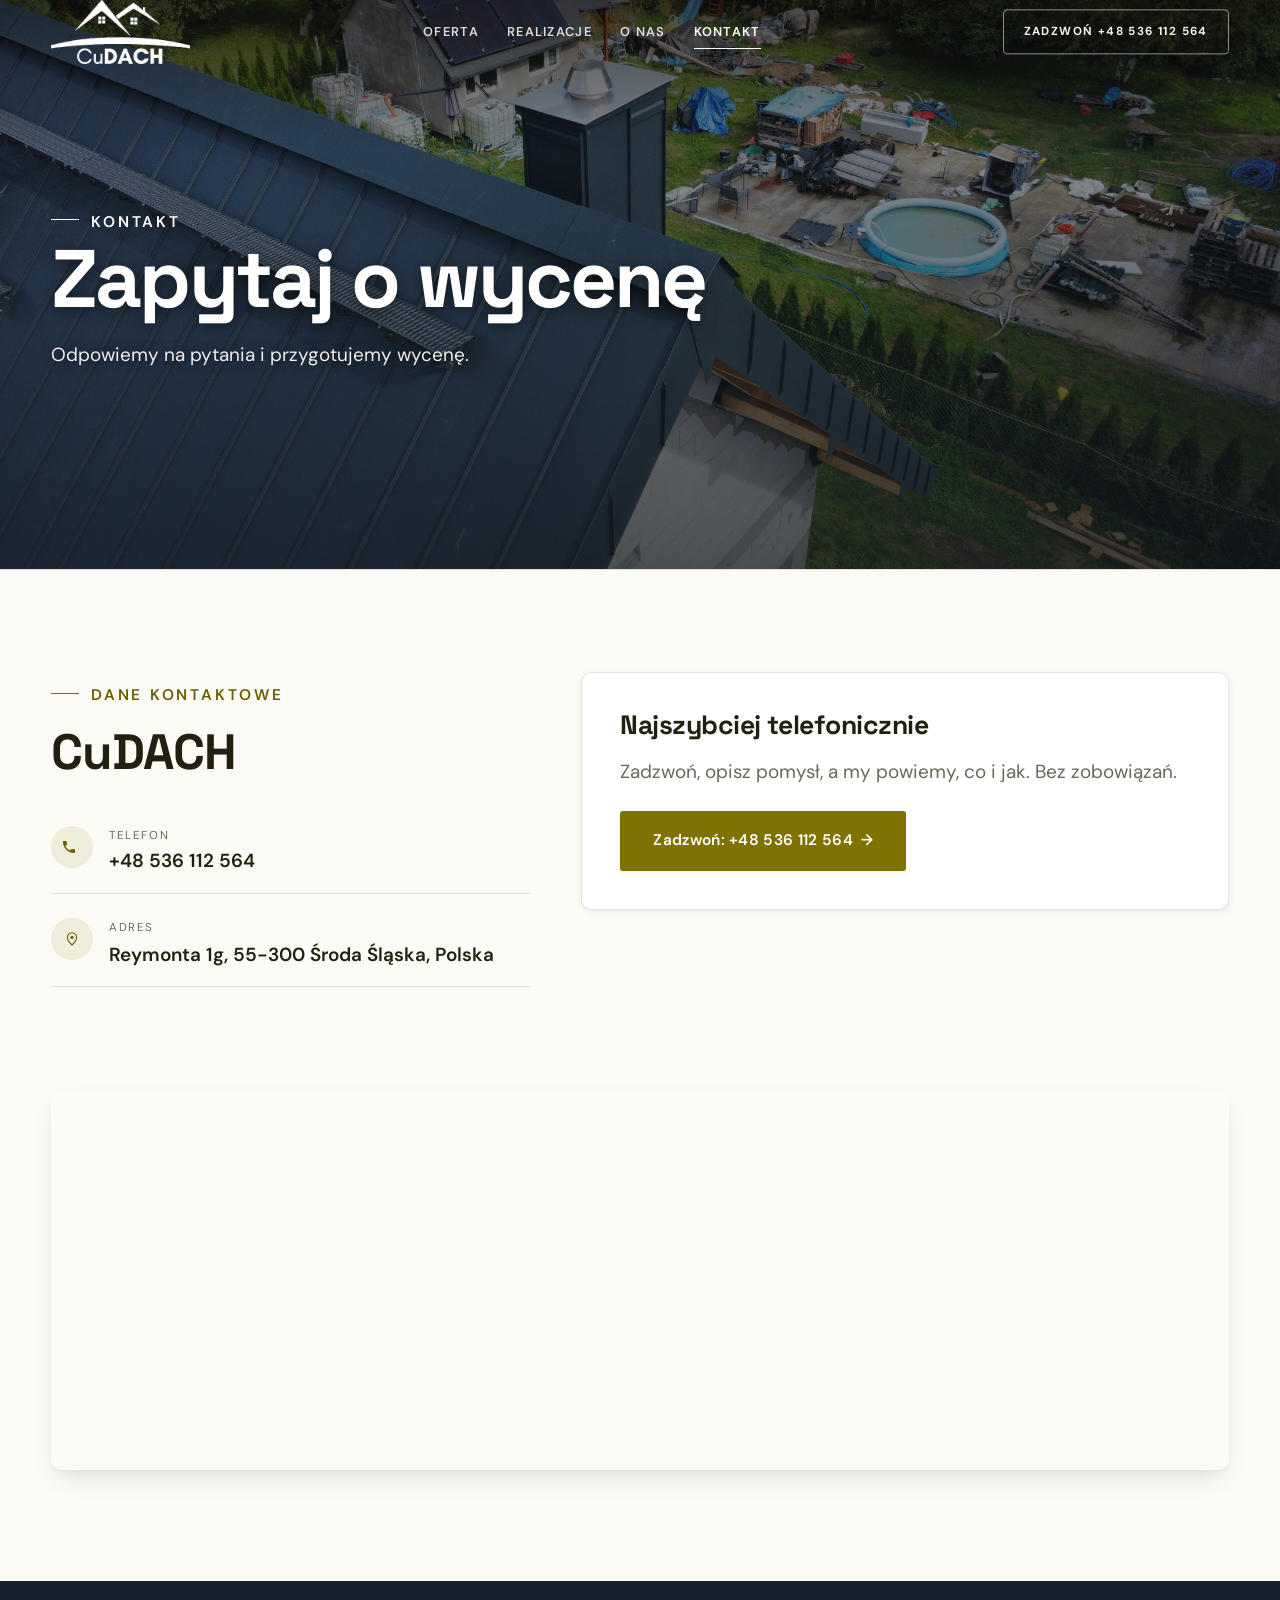
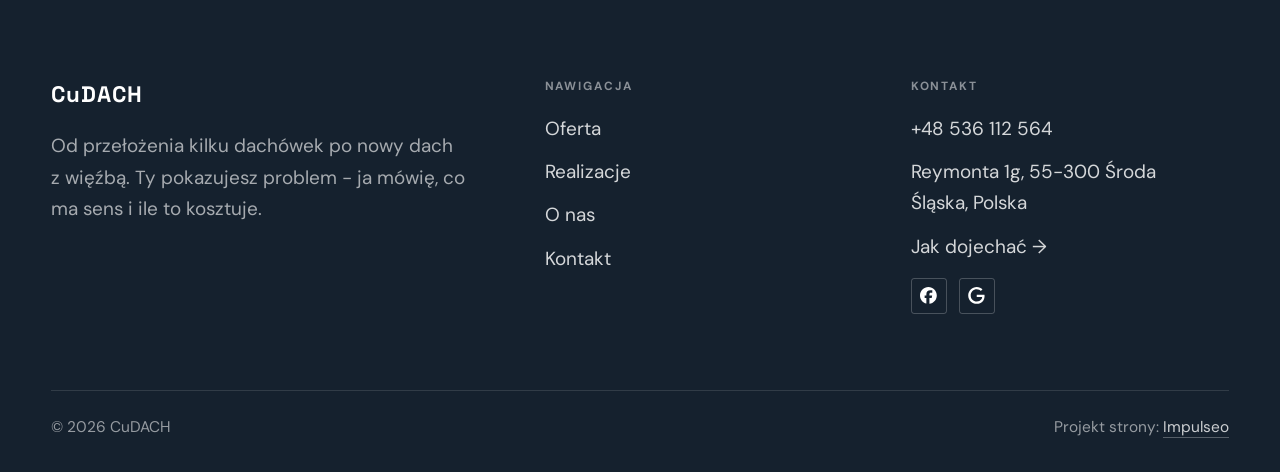
==== kontakt.html @ 636f35f9 "Strona demo: cudach" ====
<!DOCTYPE html>
<html lang="pl">
<head>
<meta charset="UTF-8">
<meta name="viewport" content="width=device-width, initial-scale=1.0">
<title>Kontakt - CuDACH</title>
<meta name="description" content="Kontakt CuDACH - Reymonta 1g, 55-300 Środa Śląska, Polska">
<link rel="canonical" href="https://kris20032.github.io/cudach/kontakt.html">
<meta name="robots" content="noindex, nofollow">
<meta property="og:type" content="website">
<meta property="og:locale" content="pl_PL">
<meta property="og:site_name" content="CuDACH">
<meta property="og:title" content="Kontakt - CuDACH">
<meta property="og:description" content="Kontakt CuDACH - Reymonta 1g, 55-300 Środa Śląska, Polska">
<meta property="og:url" content="https://kris20032.github.io/cudach/kontakt.html">
<meta property="og:image" content="https://kris20032.github.io/cudach/img/og.jpg">
<meta property="og:image:width" content="1200">
<meta property="og:image:height" content="630">
<meta name="twitter:card" content="summary_large_image">
<link rel="preconnect" href="https://fonts.googleapis.com">
<link rel="preconnect" href="https://fonts.gstatic.com" crossorigin>
<link href="https://fonts.googleapis.com/css2?family=Space+Grotesk:wght@500;600;700&family=DM+Sans:opsz,wght@9..40,400;9..40,500;9..40,600&display=swap" rel="stylesheet">
<link rel="stylesheet" href="assets/styles.css?v=f3699172">
</head>
<body>

<header class="nav">
  <div class="wrap nav-inner">
    <a class="brand brand-has-logo" href="index.html"><img class="brand-logo" src="img/logo.png" alt="CuDACH" width="720" height="332" decoding="async"></a>
    <nav class="nav-links">
      <a href="oferta.html">Oferta</a>
      <a href="realizacje.html">Realizacje</a>
      <a href="o-nas.html">O nas</a>
      <a href="kontakt.html" class="active" aria-current="page">Kontakt</a>
      <a href="tel:+48536112564" class="btn btn-accent">Zadzwoń +48 536 112 564</a>
    </nav>
    <button class="nav-toggle" aria-label="Menu"><span></span><span></span><span></span></button>
  </div>
</header>

<main>
<section class="pagehead">
  <img src="img/g6.jpg" alt="CuDACH - Zapytaj o wycenę" width="2048" height="1153" decoding="async">
  <div class="wrap">
    <span class="eyebrow">Kontakt</span>
    <h1>Zapytaj o wycenę</h1>
    <p>Odpowiemy na pytania i przygotujemy wycenę.</p>
  </div>
</section>
<section>
  <div class="wrap contact-grid">
    <div class="reveal">
      <span class="eyebrow">Dane kontaktowe</span>
      <h2 style="margin:var(--space-4) 0 var(--space-6)">CuDACH</h2>
      <div class="info-list">
        <div class="info-row"><div class="ic"><svg class="ico-tel" width="16" height="16" viewBox="0 0 24 24" fill="none" aria-hidden="true"><path d="M6.6 10.8a15.5 15.5 0 0 0 6.6 6.6l2.2-2.2a1 1 0 0 1 1-.24 11.4 11.4 0 0 0 3.6.58 1 1 0 0 1 1 1V20a1 1 0 0 1-1 1A17 17 0 0 1 3 4a1 1 0 0 1 1-1h3.5a1 1 0 0 1 1 1c0 1.25.2 2.46.58 3.6a1 1 0 0 1-.25 1l-2.23 2.2Z" fill="currentColor"/></svg></div><div><div class="lbl">Telefon</div><a class="val" href="tel:+48536112564">+48 536 112 564</a></div></div>
        <div class="info-row"><div class="ic"><svg class="ico-pin" width="16" height="16" viewBox="0 0 24 24" fill="none" aria-hidden="true"><path d="M12 21s7-6.1 7-11.5A7 7 0 0 0 5 9.5C5 14.9 12 21 12 21Z" stroke="currentColor" stroke-width="1.6" fill="none"/><circle cx="12" cy="9.5" r="2.4" fill="currentColor"/></svg></div><div><div class="lbl">Adres</div><div class="val">Reymonta 1g, 55-300 Środa Śląska, Polska</div></div></div>
      </div>
    </div>
    <div class="reveal">
      <div class="form">
        <h3 style="margin-bottom:var(--space-4)">Najszybciej telefonicznie</h3>
        <p class="muted" style="margin-bottom:var(--space-5)">Zadzwoń, opisz pomysł, a my powiemy, co i jak. Bez zobowiązań.</p>
        <a href="tel:+48536112564" class="btn btn-accent" style="justify-content:center">Zadzwoń: +48 536 112 564 <span class="arr">→</span></a>
      </div>
    </div>
  </div>
</section>
<section style="padding-top:0">
  <div class="wrap reveal">
    <iframe class="map" title="CuDACH - Środa Śląska" src="https://maps.google.com/maps?q=CuDACH%20%C5%9Aroda%20%C5%9Al%C4%85ska&z=15&output=embed" loading="lazy" referrerpolicy="no-referrer-when-downgrade"></iframe>
  </div>
</section>
</main>

<footer>
  <div class="wrap">
    <div class="foot-grid">
      <div class="foot-brand">
        <div class="name">CuDACH</div>
        <p>Od przełożenia kilku dachówek po nowy dach z więźbą. Ty pokazujesz problem - ja mówię, co ma sens i ile to kosztuje.</p>
      </div>
      <div class="foot-col">
        <h4>Nawigacja</h4>
        <a href="oferta.html">Oferta</a>
        <a href="realizacje.html">Realizacje</a>
        <a href="o-nas.html">O nas</a>
        <a href="kontakt.html">Kontakt</a>
      </div>
      <div class="foot-col">
        <h4>Kontakt</h4>
        <a href="tel:+48536112564">+48 536 112 564</a>
        <p>Reymonta 1g, 55-300 Środa Śląska, Polska</p>
        <a href="https://maps.google.com/?cid=6782542345103970098&g_mp=Cidnb29nbGUubWFwcy5wbGFjZXMudjEuUGxhY2VzLlNlYXJjaFRleHQQAhgEIAA" target="_blank" rel="noopener">Jak dojechać →</a>
      <div class="foot-soc">
        <a class="soc" href="https://www.facebook.com/CuDACHsrodaslaska/?locale=pl_PL" target="_blank" rel="noopener" aria-label="Facebook - CuDACH"><svg viewBox="0 0 24 24" aria-hidden="true" focusable="false"><path d="M9.101 23.691v-7.98H6.627v-3.667h2.474v-1.58c0-4.085 1.848-5.978 5.858-5.978.401 0 .955.042 1.468.103a8.68 8.68 0 0 1 1.141.195v3.325a8.623 8.623 0 0 0-.653-.036 26.805 26.805 0 0 0-.733-.009c-.707 0-1.259.096-1.675.309a1.686 1.686 0 0 0-.679.622c-.258.42-.374.995-.374 1.752v1.297h3.919l-.386 2.103-.287 1.564h-3.246v8.245C19.396 23.238 24 18.179 24 12.044c0-6.627-5.373-12-12-12s-12 5.373-12 12c0 5.628 3.874 10.35 9.101 11.647Z" fill="currentColor"/></svg></a>
        <a class="soc" href="https://maps.google.com/?cid=6782542345103970098&g_mp=Cidnb29nbGUubWFwcy5wbGFjZXMudjEuUGxhY2VzLlNlYXJjaFRleHQQAhgEIAA" target="_blank" rel="noopener" aria-label="Google - CuDACH"><svg viewBox="0 0 24 24" aria-hidden="true" focusable="false"><path d="M12.48 10.92v3.28h7.84c-.24 1.84-.853 3.187-1.787 4.133-1.147 1.147-2.933 2.4-6.053 2.4-4.827 0-8.6-3.893-8.6-8.72s3.773-8.72 8.6-8.72c2.6 0 4.507 1.027 5.907 2.347l2.307-2.307C18.747 1.44 16.133 0 12.48 0 5.867 0 .307 5.387.307 12s5.56 12 12.173 12c3.573 0 6.267-1.173 8.373-3.36 2.16-2.16 2.84-5.213 2.84-7.667 0-.76-.053-1.467-.173-2.053H12.48z" fill="currentColor"/></svg></a>
      </div>
      </div>
    </div>
    <div class="foot-bot">
      <span>© 2026 CuDACH</span>
      <span>Projekt strony: <a class="foot-credit" href="https://impulseo.pl" target="_blank" rel="noopener">Impulseo</a></span>
    </div>
  </div>
</footer>
<div class="sticky-call"><a class="sc-call" href="tel:+48536112564"><svg class="ico-tel" width="16" height="16" viewBox="0 0 24 24" fill="none" aria-hidden="true"><path d="M6.6 10.8a15.5 15.5 0 0 0 6.6 6.6l2.2-2.2a1 1 0 0 1 1-.24 11.4 11.4 0 0 0 3.6.58 1 1 0 0 1 1 1V20a1 1 0 0 1-1 1A17 17 0 0 1 3 4a1 1 0 0 1 1-1h3.5a1 1 0 0 1 1 1c0 1.25.2 2.46.58 3.6a1 1 0 0 1-.25 1l-2.23 2.2Z" fill="currentColor"/></svg> Zadzwoń</a><a class="sc-quote" href="kontakt.html">Bezpłatna wycena</a></div>
<div class="demo-wazne" data-do="2026-08-23" data-cykl="3" hidden><svg class="dw-ico" width="13" height="13" viewBox="0 0 24 24" fill="none" aria-hidden="true"><circle cx="12" cy="12" r="8.6" stroke="currentColor" stroke-width="1.8"/><path d="M12 7.2V12l3.3 2" stroke="currentColor" stroke-width="1.8" stroke-linecap="round"/></svg><span class="dw-txt"></span></div>

<script src="assets/main.js"></script>
</body>
</html>
---- assets/styles.css ----
/* ============================================================
   STOLBASZ — premium, architektoniczny B2B fit-out
   Jasna paleta, zero brązu. System wg premium-web-craft.
   Projekt strony: Impulseo (impulseo.pl)
   ============================================================ */

:root{
  /* PALETA — jasna, architektoniczna, chłodna */
  --paper:#F4F6F8;          /* główne tło */
  --paper-2:#E7EBEF;        /* sekcje alternatywne (chłodny jasny szary) */
  --paper-3:#E7EBEF;        /* delikatne wypełnienia */
  --ink:#15212E;            /* tekst główny — chłodny grafit */
  --ink-soft:#243443;       /* nagłówki drugorzędne */
  --muted:#6B7785;          /* tekst poboczny */
  --line:rgba(21,33,46,.12);/* hairline */
  --accent:#E8A317;         /* stonowany petrol-slate — jedyny akcent */
  --accent-d:#C9870C;
  --accent-soft:rgba(232,163,23,.10);
  --dark:#15212E;           /* sekcje ciemne (stopka/CTA) */

  /* HOVER ZDJĘĆ — JEDEN standard dla całego silnika (decyzja K. 04.08.2026, artefakt z wariantami).
     AKTUALNE (K.+Szymon 09.08.2026, wybór z artefaktu 6 wariantów): zoom 1.05 przy 1.4s -
     przy tak długim czasie mocniejszy kadr NIE skacze, tylko „oddycha". Poprzedni standard
     (1.02 / .55s z 04.08) odbierany jako dynamiczny i szybki.
     Spoczynek lekko przygaszony, ale TYLKO tam, gdzie jest mysz (@media hover:hover) —
     na telefonie zdjęcia zostają w pełnej jasności. */
  --img-zoom:1.05;                   /* K.+Szymon 09.08: wariant F z artefaktu porównawczego */
  --img-rest:brightness(.95) saturate(.99);
  --img-hot:brightness(1.06) saturate(1.05);
  --img-dur:1.4s;                    /* K.+Szymon 09.08 (wariant F): powoli = elegancko */
  --img-ease:cubic-bezier(.16,.84,.44,1);  /* miękki ogon, efekt „oddychania" */

  /* ODSTĘPY — skala 4/8 */
  --space-1:4px; --space-2:8px; --space-3:12px; --space-4:16px; --space-5:24px;
  --space-6:32px; --space-7:48px; --space-8:64px; --space-9:96px; --space-10:128px;

  /* TYPOGRAFIA — fluid clamp() (skala podbita 16.07.2026: większe, czytelniejsze litery — uwaga Adama) */
  --text-sm:clamp(.9rem,.87rem + .12vw,1rem);
  --text-base:clamp(1.08rem,1.04rem + .18vw,1.2rem);
  --text-lg:clamp(1.24rem,1.15rem + .34vw,1.44rem);
  --text-h3:clamp(1.34rem,1.22rem + .55vw,1.66rem);
  --text-h2:clamp(2.1rem,1.66rem + 2.1vw,3.1rem);
  --text-h1:clamp(2.9rem,2.1rem + 4vw,5.1rem);

  /* PROMIENIE — architektoniczne, raczej ostre */
  --r-sm:3px; --r-md:6px; --r-lg:10px;

  /* RUCH */
  --ease:cubic-bezier(.25,.46,.45,.94); --dur:.24s;

  /* CIENIE — miękkie, warstwowe */
  --sh-sm:0 1px 2px rgba(16,24,32,.04), 0 2px 8px rgba(16,24,32,.05);
  --sh-md:0 2px 6px rgba(16,24,32,.05), 0 12px 28px -8px rgba(16,24,32,.12);
  --sh-lg:0 6px 14px rgba(16,24,32,.07), 0 26px 56px -18px rgba(16,24,32,.22);

  --hairline:1px solid var(--line);

  --font-display:'Space Grotesk','Inter',sans-serif;
  --font-body:'DM Sans','Inter',sans-serif;
}

*{box-sizing:border-box;margin:0;padding:0}
html{scroll-behavior:smooth}
body{
  font-family:var(--font-body);
  font-size:var(--text-base);
  line-height:1.65;
  color:var(--ink);
  background:var(--paper);
  -webkit-font-smoothing:antialiased;
  text-rendering:optimizeLegibility;
}
img{max-width:100%;height:auto;display:block}  /* height:auto = width/height z atrybutów trzyma proporcje (TOP#12) */
a{color:inherit;text-decoration:none}

.wrap{width:min(92%,1180px);margin-inline:auto}
section{padding-block:clamp(52px,6.5vw,96px)}

h1,h2,h3{font-family:var(--font-display);font-weight:700;line-height:1.08;letter-spacing:-.02em;color:var(--ink)}
h1{font-size:var(--text-h1);letter-spacing:-.035em}
h2{font-size:var(--text-h2);letter-spacing:-.025em}
h3{font-size:var(--text-h3)}
/* MIARA — długość wiersza. WCAG 2.2 SC 1.4.8: max 80 znaków; Butterick: 45–90.
   68ch daje realnie 72–78 znaków polskiego tekstu, czyli z zapasem pod granicą.
   Wcześniej limit miał TYLKO <p> — <li>, <blockquote> i <dd> nie miały żadnego,
   i to jedyny powód, dla którego 23 bloki na dwóch oddanych stronach jadą po
   83–106 znaków w wierszu (pomiar 07.08.2026, bramka `miara`).
   ⚠️ Listy i definicje ograniczamy TYLKO bez klasy: `ul`/`ol` z klasą to u nas
   układ (siatki kafli, menu), a nie tekst ciągły — tam miarę wyznacza układ. */
/* 60ch, nie 68ch (K. 10.08): po zmianie fontów na węższe kroje (DM Sans i spółka)
   w 68ch mieściło się ~90 znaków - bramka pikselowa słusznie zgłaszała przekroczenie
   granicy 80. Pomiar na żywej przeglądarce: 60ch = 90 znaków, 53ch = ~78 znaków, czyli normę WCAG 1.4.8. */
:root{ --miara:53ch }
p{max-width:min(100%,var(--miara))}
blockquote,
ul:not([class])>li, ol:not([class])>li,
dl:not([class])>dd{max-width:min(100%,var(--miara))}

/* ⚠️ Świadomie BEZ wyjątku `.tile p,.card p,.svc p{max-width:none}`, choć nasuwa się sam:
   te akapity BYŁY już ograniczone (stare `p{max-width:65ch}`), więc „wyjątek" nie odblokowałby
   niczego nowego — tylko ROZLUŹNIŁ stan sprzed zmiany na wszystkich demach naraz.
   `figcaption` żadna z reguł wyżej nie dotyczy, więc też nie potrzebuje zwolnienia. */

/* ŁAMANIE. `balance` wyrównuje długości wierszy w nagłówku, `pretty` pilnuje ostatniego
   wiersza akapitu, żeby nie został w nim jeden wyraz. Obsługiwane od Chrome 117 /
   Safari 17.5; starsze przeglądarki po prostu ignorują tę własność.
   `text-wrap:pretty` nie występowało dotąd ANI RAZ w silniku ani w repo klientów. */
h1,h2,h3,.lead,.lede{text-wrap:balance}
p,li,blockquote,dd{text-wrap:pretty}

.eyebrow{
  font-family:var(--font-body);
  font-size:var(--text-sm);
  font-weight:600;
  letter-spacing:.18em;
  text-transform:uppercase;
  color:var(--accent);
  display:inline-flex;align-items:center;gap:var(--space-3);
}
/* flex:none + margin-top = kreska trzyma się PIERWSZEJ linii. Wcześniej align-items:center
   centrowało ją względem całego bloku i przy zawinięciu (długi kicker typu
   „…WNĘTRZ · LESZNO · OD 2019") druga linia lądowała z brzydkim wcięciem. */
.eyebrow{align-items:flex-start}
.eyebrow>*,.eyebrow{text-wrap:balance}   /* dlugi kicker lamal sie na sierote typu samo „2019" w drugiej linii */
.eyebrow::before{content:"";width:28px;height:1px;background:var(--accent);display:inline-block;flex:none;margin-top:.62em}

.muted{color:var(--muted)}
.lead{font-size:var(--text-lg);line-height:1.55;color:var(--ink-soft);max-width:50ch}

/* ---------- BUTTONS ---------- */
.btn{
  display:inline-flex;align-items:center;gap:var(--space-2);
  font-weight:600;font-size:var(--text-sm);letter-spacing:.02em;
  padding:var(--space-4) var(--space-6);
  border-radius:var(--r-sm);
  transition:transform var(--dur) var(--ease),box-shadow var(--dur) var(--ease),background var(--dur) var(--ease);
  cursor:pointer;border:1px solid transparent;
}
.btn-accent{background:var(--accent);color:#fff;box-shadow:var(--sh-sm)}
.btn-accent:hover{background:var(--accent-d);transform:translateY(-2px);box-shadow:var(--sh-md)}
.btn-accent:active{transform:translateY(0);box-shadow:var(--sh-sm)}
.btn-ghost{background:transparent;color:var(--ink);border-color:var(--line)}
.btn-ghost:hover{border-color:var(--accent);color:var(--accent);transform:translateY(-2px)}
.btn-light{background:#fff;color:var(--ink);box-shadow:var(--sh-sm)}
.btn-light:hover{transform:translateY(-2px);box-shadow:var(--sh-md)}
.btn .arr{transition:transform var(--dur) var(--ease)}
.btn:hover .arr{transform:translateX(4px)}

/* ---------- NAV ---------- */
.nav{
  position:sticky;top:0;z-index:50;
  background:color-mix(in srgb,var(--paper) 88%,transparent);
  backdrop-filter:saturate(140%) blur(10px);
  border-bottom:var(--hairline);
}
.nav-inner{display:flex;align-items:center;justify-content:space-between;gap:var(--space-5);height:72px}
/* ANTY-NACHODZENIE (K. 05.08.2026): długa nazwa firmy + przycisk z pełnym numerem nie mieściły się w pasku
   i flex ściskał linki PONIŻEJ ich treści - "Kontakt" wchodził na ramkę "Zadzwoń +48 ...". Teraz ustępuje
   nazwa marki (skrót wielokropkiem), a menu i przycisk nigdy się nie kurczą ani nie zachodzą na siebie. */
.brand{display:flex;flex-direction:column;line-height:1;min-width:0;flex:0 1 auto}
.brand .name{font-family:var(--font-display);font-weight:800;font-size:1.35rem;letter-spacing:.04em;white-space:nowrap;overflow:hidden;text-overflow:ellipsis}
.brand .sub{font-size:.62rem;letter-spacing:.34em;text-transform:uppercase;color:var(--muted);margin-top:5px;white-space:nowrap;overflow:hidden;text-overflow:ellipsis}
.nav-links{display:flex;align-items:center;gap:var(--space-6);flex:0 0 auto}
.nav-links a{font-size:var(--text-sm);font-weight:500;color:var(--ink-soft);position:relative;padding-block:4px;white-space:nowrap;transition:color var(--dur) var(--ease)}
.nav-links a::after{content:"";position:absolute;left:0;bottom:0;width:0;height:1.5px;background:var(--accent);transition:width var(--dur) var(--ease)}
.nav-links a:hover,.nav-links a.active{color:var(--ink)}
.nav-links a:hover::after,.nav-links a.active::after{width:100%}
.nav-links .btn{padding:var(--space-2) var(--space-5)}
/* przyciski w nav: właściwy kolor (przebij .nav-links a) + bez podkreślenia */
.nav-links a.btn-accent{color:#fff}
.nav-links a.btn-ghost,.nav-links a.btn-light{color:var(--ink)}
/* CTA w pasku: NIE podkreślenie spod linków menu, ale ten sam przelatujący błysk,
   co na wszystkich innych przyciskach (zgłoszenie K. 13.08.2026 - „na hero jest efekt
   światła przechodzącego przez przycisk, na navbarze go nie ma, a mają być identyczne").
   Reguła `.nav-links a::after` jest silniejsza od `.btn::after`, więc trzeba jej
   geometrię wyzerować i wpisać połysk z nazwy - samo `display:none` gasiło efekt. */
.nav-links a.btn::after{
  display:block;content:"";position:absolute;inset:0;z-index:-1;pointer-events:none;
  inset:0;width:auto;height:auto;border-radius:inherit;   /* kasuje geometrię podkreślenia (width:0;height:1.5px) */
  background:linear-gradient(100deg,transparent 32%,rgba(255,255,255,.20) 50%,transparent 68%);
  translate:-120% 0}
@media (prefers-reduced-motion:no-preference){
  .nav-links a.btn:hover::after{translate:120% 0;transition:translate .75s var(--mt-ease,cubic-bezier(.16,.84,.44,1))}
}
.nav-toggle{display:none;background:none;border:none;cursor:pointer;flex-direction:column;gap:5px;padding:8px}
.nav-toggle span{width:24px;height:2px;background:var(--ink);transition:var(--dur)}
/* Ciasny zakres MIĘDZY menu mobilnym a pełnym pulpitem: zbijamy odstępy i nazwę marki,
   żeby wszystko zmieściło się naturalnie, zanim w ogóle dojdzie do skracania wielokropkiem. */
@media(max-width:1280px) and (min-width:921px){
  .nav-links{gap:var(--space-4)}
  .nav-links .btn{padding:var(--space-2) var(--space-4)}
  .brand .name{font-size:1.15rem}
}

/* ---------- HERO (split) ---------- */
.hero{position:relative;overflow:hidden;border-bottom:var(--hairline)}
.hero-grid{display:grid;grid-template-columns:1.05fr .95fr;gap:clamp(24px,4vw,60px);align-items:center;
  padding-block:clamp(36px,4.5vw,64px)}
.hero-copy .eyebrow{margin-bottom:var(--space-5)}
.hero-copy h1{margin-bottom:var(--space-5)}
.hero-copy .lead{margin-bottom:var(--space-7)}
.hero-actions{display:flex;flex-wrap:wrap;gap:var(--space-4)}
.hero-art{position:relative;aspect-ratio:4/3;border-radius:var(--r-lg);overflow:hidden;box-shadow:var(--sh-lg)}
.hero-art img{width:100%;height:100%;object-fit:cover}
.hero-art::after{content:"";position:absolute;inset:0;background:linear-gradient(180deg,transparent 55%,rgba(18,24,28,.28))}
.hero-badge{position:absolute;left:var(--space-5);bottom:var(--space-5);z-index:2;
  background:rgba(252,252,251,.94);backdrop-filter:blur(4px);
  border-radius:var(--r-md);padding:var(--space-4) var(--space-5);box-shadow:var(--sh-md);max-width:78%}
.hero-badge strong{display:block;font-family:var(--font-display);font-size:1rem;letter-spacing:-.01em}
.hero-badge span{font-size:var(--text-sm);color:var(--muted)}

/* ---------- HERO duży / kinowy (strona główna) ---------- */
.hero-cine{position:relative;min-height:clamp(560px,82vh,840px);min-height:clamp(560px,82svh,840px);display:flex;align-items:center;overflow:hidden;border-bottom:var(--hairline)}
.hero-cine>img{position:absolute;inset:0;width:100%;height:100%;object-fit:cover;z-index:0}
.hero-cine::after{content:"";position:absolute;inset:0;z-index:1;
  background:linear-gradient(95deg,rgba(13,18,23,.86) 0%,rgba(13,18,23,.64) 32%,rgba(13,18,23,.24) 62%,rgba(13,18,23,.04) 100%)}
.hero-cine .wrap{position:relative;z-index:2;padding-block:var(--space-8)}
.hero-cine .hero-copy{max-width:660px}
.hero-cine .eyebrow{color:#fff;margin-bottom:var(--space-5)}
.hero-cine .eyebrow::before{background:#fff}
.hero-cine h1{color:#fff;margin-bottom:var(--space-5);font-size:clamp(2.9rem,2rem + 4.4vw,5.2rem);text-wrap:balance}
.hero-cine .lead{color:rgba(255,255,255,.92);max-width:48ch;margin-bottom:var(--space-7)}
.hero-cine .hero-actions{display:flex;flex-wrap:wrap;gap:var(--space-4)}
/* NISKIE OKNO (laptop z dokiem i paskami przeglądarki ma ~700-780 px wysokości widoku):
   H1 do 5.2rem + długi lead nie mieściły się i przyciski wypadały POD krawędź ekranu -
   klient widział stronę bez ani jednego CTA. Skalujemy w dół, zamiast przycinać treść. */
@media(min-width:821px) and (max-height:820px){
  .hero-cine{min-height:clamp(520px,94svh,780px)}
  .hero-cine .wrap{padding-block:var(--space-6)}
  .hero-cine h1{font-size:clamp(2.2rem,1.5rem + 2.6vw,3.6rem);margin-bottom:var(--space-4)}
  .hero-cine .eyebrow{margin-bottom:var(--space-4)}
  .hero-cine .lead{margin-bottom:var(--space-5);max-width:44ch}
}
@media(max-width:680px){
  .hero-cine{min-height:clamp(520px,76vh,640px);min-height:clamp(520px,76svh,640px);align-items:flex-end}
  .hero-cine::after{background:linear-gradient(0deg,rgba(13,18,23,.9) 6%,rgba(13,18,23,.45) 55%,rgba(13,18,23,.25) 100%)}
  .hero-cine .wrap{padding-bottom:var(--space-9)}
  /* TELEFON (~90% oglądających): lead potrafił zająć 8 linii i zepchnąć CTA poza pierwszy ekran.
     Zwężamy interlinię i skalę - treści nie ucinamy, bo to ona sprzedaje. */
  .hero-cine .lead{font-size:.98rem;line-height:1.5;margin-bottom:var(--space-5)}
  .hero-cine .eyebrow{font-size:.72rem;letter-spacing:.13em;margin-bottom:var(--space-4)}
  .hero-cine .eyebrow::before{width:20px}
  .hero-cine h1{margin-bottom:var(--space-4)}
}

/* full-bleed hero variant (podstrony) */
.pagehead{position:relative;min-height:46vh;min-height:46svh;display:flex;align-items:flex-end;overflow:hidden;border-bottom:var(--hairline)}
.pagehead img{position:absolute;inset:0;width:100%;height:100%;object-fit:cover}
/* 10.08.2026 (decyzja K.): mocniejsze przyciemnienie + cień pod tekstem. Bramka mierzyła na
   nagłówkach podstron 3,38-3,43:1 przy wymaganych 4,5 — jasne zdjęcie (hala, śnieg, niebo)
   podchodziło pod biały tekst. Zdjęcia klientów są różne, więc kontrast musi dawać WARSTWA,
   a nie szczęśliwy dobór kadru. */
.pagehead::after{content:"";position:absolute;inset:0;background:linear-gradient(180deg,rgba(18,24,28,.40),rgba(18,24,28,.76))}
.pagehead .wrap{position:relative;z-index:2;padding-block:var(--space-9);color:#fff}
.pagehead h1{color:#fff;max-width:18ch;text-shadow:0 2px 16px rgba(0,0,0,.55)}
.pagehead .eyebrow{color:#fff}
.pagehead .eyebrow::before{background:#fff}
.pagehead p{color:rgba(255,255,255,.92);margin-top:var(--space-4);max-width:54ch;text-shadow:0 1px 12px rgba(0,0,0,.5)}

/* ---------- STRIP (pasek skrótów / liczby) ---------- */
.strip{background:var(--dark);color:#fff}
/* PASEK HASEŁ — standard 04.08.2026 (decyzja K.): 5 haseł w JEDNYM rzędzie, tekst WYŚRODKOWANY,
   węższe marginesy boczne niż reszta strony (pasek ma iść szerzej), równe wysokości kolumn. */
.strip .wrap{width:min(96%,1440px);display:grid;grid-template-columns:repeat(5,1fr);
  gap:var(--space-5);padding-block:var(--space-7);align-items:stretch}
.strip .item .k{font-family:var(--font-display);font-size:clamp(1.05rem,.82rem + .85vw,1.55rem);
  font-weight:800;letter-spacing:-.02em;color:#fff;line-height:1.18;text-wrap:balance}
.strip .item .v{font-size:var(--text-sm);color:rgba(255,255,255,.66);margin-top:var(--space-2);line-height:1.4}
.strip .item{border-left:2px solid var(--accent);padding-inline:var(--space-4);
  text-align:center;display:flex;flex-direction:column;justify-content:center}
/* liczba kolumn = liczba haseł, żeby ostatnie nie zostawało samo w drugim rzędzie.
   Klasę n-N nadaje multipage.py; domyślnie (bez klasy) pasek jest 5-kolumnowy. */
.strip.n-2 .wrap{grid-template-columns:repeat(2,1fr)}
.strip.n-3 .wrap{grid-template-columns:repeat(3,1fr)}
.strip.n-4 .wrap{grid-template-columns:repeat(4,1fr);gap:var(--space-6)}
.strip.n-4 .item .k{font-size:clamp(1.3rem,1rem + 1.1vw,2rem)}
.strip.n-6 .wrap{grid-template-columns:repeat(6,1fr);gap:var(--space-4)}
.strip.n-6 .item .k{font-size:clamp(.98rem,.8rem + .7vw,1.35rem)}
/* równe łamanie: zamiast "długa linia + jedno słowo" obie linie zbliżonej długości */
.strip .item .k{text-wrap:balance}

/* ---------- SECTION HEAD ---------- */
.head{max-width:48rem;margin-bottom:var(--space-8)}
.head.center{margin-inline:auto;text-align:center}
.head .eyebrow{margin-bottom:var(--space-4)}
.head h2{margin-bottom:var(--space-4)}
.head p{color:var(--muted);font-size:var(--text-lg);line-height:1.55}
.head.center p{margin-inline:auto}

/* ---------- INTRO SPLIT ---------- */
.split{display:grid;grid-template-columns:.92fr 1.08fr;gap:clamp(28px,5vw,80px);align-items:center}
.split.rev{grid-template-columns:1.08fr .92fr}
.split.rev .split-art{order:-1}
.split-art{position:relative;aspect-ratio:5/4;border-radius:var(--r-lg);overflow:hidden;box-shadow:var(--sh-lg)}
.split-art img{width:100%;height:100%;object-fit:cover}
.split-copy h2{margin-bottom:var(--space-5)}
.split-copy p+p{margin-top:var(--space-4)}
.split-copy .btn{margin-top:var(--space-6)}

/* ---------- SERVICES (zakres) ---------- */
.svc-grid{display:grid;grid-template-columns:repeat(auto-fit,minmax(280px,1fr));gap:var(--space-5)}
.svc{background:#fff;border:var(--hairline);border-radius:var(--r-md);padding:var(--space-7) var(--space-6);
  transition:transform var(--dur) var(--ease),box-shadow var(--dur) var(--ease),border-color var(--dur) var(--ease);
  position:relative;overflow:hidden}
.svc::before{content:"";position:absolute;left:0;top:0;width:3px;height:0;background:var(--accent);transition:height var(--dur) var(--ease)}
.svc:hover{transform:translateY(-4px);box-shadow:var(--sh-md);border-color:transparent}
.svc:hover::before{height:100%}
.svc .ic{font-family:var(--font-display);font-size:.8rem;font-weight:700;letter-spacing:.12em;color:var(--accent);margin-bottom:var(--space-4)}
.svc h3{margin-bottom:var(--space-3);font-size:1.22rem}
.svc p{color:var(--muted);font-size:var(--text-base);line-height:1.6}

/* big detailed service rows */
.svc-row{display:grid;grid-template-columns:.8fr 1.2fr;gap:clamp(20px,4vw,60px);align-items:center;padding-block:var(--space-8)}
.svc-row+.svc-row{border-top:var(--hairline)}
.svc-row.rev{grid-template-columns:1.2fr .8fr}
/* Naprzemienny układ wierszy oferty: co drugi wiersz ma zdjęcie po PRAWEJ.
   Było `order:-1` — martwy kod, bo zdjęcie i tak jest pierwszym dzieckiem w HTML,
   więc wszystkie wiersze wyglądały identycznie (zdjęcie zawsze z lewej), a `rev`
   zmieniało tylko szerokość kolumn. Znalezione 29.07.2026 przy różnicowaniu kierunków
   animacji (pomiar pozycji: art.mid 390/502 przy row.mid 756 — zawsze lewa strona). */
.svc-row.rev .svc-row-art{order:2}
.svc-row-art{aspect-ratio:4/3;border-radius:var(--r-md);overflow:hidden;box-shadow:var(--sh-md)}
.svc-row-art img{width:100%;height:100%;object-fit:cover}
.svc-row h3{font-size:1.5rem;margin-bottom:var(--space-4)}
.svc-row .num{font-family:var(--font-display);font-size:.85rem;font-weight:700;letter-spacing:.14em;color:var(--accent);display:block;margin-bottom:var(--space-3)}
.svc-row ul{list-style:none;margin-top:var(--space-4);display:flex;flex-direction:column;gap:var(--space-2)}
.svc-row li{position:relative;padding-left:var(--space-5);color:var(--muted);font-size:var(--text-base)}
.svc-row li::before{content:"";position:absolute;left:0;top:.62em;width:8px;height:1px;background:var(--accent)}

/* ---------- GALLERY (realizacje) ---------- */
.gallery{display:grid;grid-template-columns:repeat(12,1fr);gap:var(--space-4);grid-auto-rows:200px}
/* GALERIA MASONRY — pionowe zdjęcia (portrety beauty/wellness) bez przycinania: kolumny, height auto */
.gallery-masonry{column-count:3;column-gap:var(--space-4)}
@media(max-width:900px){.gallery-masonry{column-count:2}}
@media(max-width:560px){.gallery-masonry{column-count:1}}
.gallery-masonry .m-tile{break-inside:avoid;margin:0 0 var(--space-4);padding:0;position:relative;overflow:hidden;border-radius:var(--r-md);border:1px solid var(--line)}
.gallery-masonry .m-tile img{width:100%;height:auto;display:block}
.gallery-masonry .m-tile .cap{position:absolute;left:0;right:0;bottom:0;padding:var(--space-4);color:#fff;background:linear-gradient(0deg,rgba(0,0,0,.55),transparent);font-size:var(--text-sm)}
.gallery-masonry .m-tile .cap small{display:block;font-weight:400;opacity:.78;letter-spacing:.04em;text-transform:uppercase;font-size:.66rem;margin-top:3px}
.tile{position:relative;overflow:hidden;border-radius:var(--r-md);box-shadow:var(--sh-sm);
  transition:transform var(--dur) var(--ease),box-shadow var(--dur) var(--ease)}
.tile img{width:100%;height:100%;object-fit:cover;
  transition:transform var(--img-dur) var(--img-ease),filter var(--img-dur) var(--img-ease)}
.tile:hover{box-shadow:var(--sh-md)}
.tile .cap{position:absolute;left:0;right:0;bottom:0;padding:var(--space-5) var(--space-4) var(--space-4);
  /* mocniejszy spad + cien pod tekstem: na JASNYCH zdjeciach klienta (biale fronty, sciany)
     slaby gradient dawal kontrast ~1.5:1 zamiast wymaganych 3.6:1 (bramka wygladu, 10.08.2026) */
  background:linear-gradient(transparent 28%,rgba(18,24,28,.58) 62%,rgba(18,24,28,.93));color:#fff;
  text-shadow:0 1px 3px rgba(0,0,0,.6);
  font-size:var(--text-sm);font-weight:600;letter-spacing:.01em;
  opacity:0;transform:translateY(8px);transition:var(--dur) var(--ease)}
.tile:hover .cap{opacity:1;transform:translateY(0)}
.tile .cap small{display:block;font-weight:400;opacity:.78;letter-spacing:.04em;text-transform:uppercase;font-size:.66rem;margin-top:3px}
/* bento spans */
.t-wide{grid-column:span 6}
.t-tall{grid-column:span 6;grid-row:span 2}
.t-std{grid-column:span 6}
.t-third{grid-column:span 4}
.t-two3{grid-column:span 8}

/* ---------- TRUST / WIARYGODNOŚĆ ---------- */
.trust{background:var(--paper-2)}
.trust-grid{display:grid;grid-template-columns:repeat(auto-fit,minmax(240px,1fr));gap:var(--space-5);margin-top:var(--space-7)}
.trust-card{background:#fff;border-radius:var(--r-md);padding:var(--space-7) var(--space-6);box-shadow:var(--sh-sm);border-top:3px solid var(--accent)}
.trust-card .big{font-family:var(--font-display);font-size:clamp(1.8rem,1.3rem + 1.6vw,2.6rem);font-weight:800;letter-spacing:-.02em;color:var(--ink);line-height:1}
.trust-card h3{font-size:1.12rem;margin:var(--space-3) 0 var(--space-2)}
.trust-card p{color:var(--muted);font-size:var(--text-base);line-height:1.55}

/* ---------- CTA band ---------- */
.cta{background:var(--dark);color:#fff;position:relative;overflow:hidden}
/* telefon w CTA: na ciemnym tle biały (domyślnie), rodziny z JASNYM tłem CTA
   nadpisują to u siebie - wcześniej kolor siedział w stylu inline i wygrywał z rodziną. */
.cta .btn-ghost-cta{color:#fff;border-color:rgba(255,255,255,.3)}
.cta .wrap{display:grid;grid-template-columns:1.4fr .6fr;gap:var(--space-7);align-items:center;position:relative;z-index:2}
.cta h2{color:#fff;max-width:20ch}
.cta p{color:rgba(255,255,255,.74);margin-top:var(--space-4)}
.cta-actions{display:flex;flex-direction:column;gap:var(--space-3);align-items:flex-start}
.cta::before{content:"";position:absolute;right:-80px;top:-80px;width:360px;height:360px;border-radius:50%;
  background:radial-gradient(circle,var(--accent-soft),transparent 70%)}

/* ---------- CONTACT ---------- */
.contact-grid{display:grid;grid-template-columns:.85fr 1.15fr;gap:clamp(28px,4vw,56px);align-items:start}
.info-list{display:flex;flex-direction:column;gap:var(--space-2)}
.info-row{display:flex;gap:var(--space-4);align-items:flex-start;padding-block:var(--space-4);border-bottom:var(--hairline)}
.info-row .ic{flex:none;width:42px;height:42px;display:grid;place-items:center;border-radius:50%;
  background:var(--accent-soft);color:var(--accent);font-size:1.05rem}
.info-row .lbl{font-size:.72rem;letter-spacing:.14em;text-transform:uppercase;color:var(--muted)}
.info-row .val{font-weight:600;font-size:var(--text-base);margin-top:2px}
.info-row a.val:hover{color:var(--accent)}
.map{border:none;border-radius:var(--r-lg);box-shadow:var(--sh-md);width:100%;height:100%;min-height:380px;filter:grayscale(.2) contrast(1.02)}
.form{background:#fff;border:var(--hairline);border-radius:var(--r-lg);padding:clamp(24px,3vw,40px);box-shadow:var(--sh-sm)}
.form .fld{margin-bottom:var(--space-5)}
.form label{display:block;font-size:var(--text-sm);font-weight:600;margin-bottom:var(--space-2)}
.form input,.form textarea{width:100%;font-family:inherit;font-size:var(--text-base);color:var(--ink);
  padding:var(--space-4);border:var(--hairline);border-radius:var(--r-sm);background:var(--paper);transition:border-color var(--dur)}
.form input:focus,.form textarea:focus{outline:none;border-color:var(--accent);background:#fff}
.form textarea{resize:vertical;min-height:120px}
.form .note{font-size:var(--text-sm);color:var(--muted);margin-top:var(--space-3)}

/* ---------- FOOTER ---------- */
footer{background:var(--dark);color:#fff;padding-block:var(--space-9) var(--space-6)}
.foot-grid{display:grid;grid-template-columns:1.4fr 1fr 1fr;gap:var(--space-7);margin-bottom:var(--space-8)}
.foot-brand .name{font-family:var(--font-display);font-weight:800;font-size:1.4rem;letter-spacing:.04em}
.foot-brand p{color:rgba(255,255,255,.62);margin-top:var(--space-4);font-size:var(--text-base);max-width:38ch}
.foot-col h4{font-size:.74rem;letter-spacing:.16em;text-transform:uppercase;color:rgba(255,255,255,.5);margin-bottom:var(--space-4)}
.foot-col a,.foot-col p{display:block;color:rgba(255,255,255,.82);font-size:var(--text-base);margin-bottom:var(--space-3)}
.foot-col a:hover{color:#fff}
.foot-bot{border-top:1px solid rgba(255,255,255,.12);padding-top:var(--space-5);display:flex;justify-content:space-between;flex-wrap:wrap;gap:var(--space-3);
  font-size:var(--text-sm);color:rgba(255,255,255,.55)}
.foot-bot a:hover{color:#fff}
/* Podpis w stopce = klikalny link do impulseo.pl (31.07.2026). Ma być WIDOCZNIE klikalny,
   ale nie krzyczeć - stąd sam kolor jaśniejszy + delikatne podkreślenie na najeździe. */
.foot-bot a.foot-credit{color:rgba(255,255,255,.78);text-decoration:none;border-bottom:1px solid rgba(255,255,255,.28)}
.foot-bot a.foot-credit:hover{color:#fff;border-bottom-color:#fff}

/* ---------- REVEAL ---------- */
.reveal{opacity:0;transform:translateY(22px);transition:opacity .6s var(--ease),transform .6s var(--ease)}
.reveal.in{opacity:1;transform:none}

/* ---------- RESPONSIVE ---------- */
@media(max-width:920px){
  .hero-grid,.split,.split.rev,.svc-row,.svc-row.rev,.cta .wrap,.contact-grid,.foot-grid{grid-template-columns:1fr}
  .split.rev .split-art,.svc-row.rev .svc-row-art{order:0}
  .hero-art{aspect-ratio:16/10;max-height:420px}
  .strip .wrap,.strip.n-2 .wrap,.strip.n-3 .wrap,.strip.n-4 .wrap,.strip.n-6 .wrap{grid-template-columns:repeat(2,1fr);gap:var(--space-6)}
  .strip .item .k,.strip.n-6 .item .k{font-size:clamp(1.3rem,1.1rem + 1vw,2rem)}
  .gallery{grid-auto-rows:180px}
  .t-wide,.t-tall,.t-std,.t-third,.t-two3{grid-column:span 6}
  .t-tall{grid-row:span 1}
  .cta-actions{flex-direction:row;flex-wrap:wrap}
  .foot-grid{gap:var(--space-6)}
}
@media(max-width:680px){
  .nav-links{position:fixed;inset:72px 0 auto 0;background:var(--paper);flex-direction:column;align-items:stretch;
    gap:0;padding:var(--space-4) 6%;border-bottom:var(--hairline);box-shadow:var(--sh-md);
    transform:translateY(-120%);transition:transform var(--dur) var(--ease)}
  .nav-links.open{transform:translateY(0)}
  .nav-links a{padding-block:var(--space-4);border-bottom:var(--hairline)}
  .nav-links .btn{margin-top:var(--space-3);justify-content:center}
  .nav-toggle{display:flex}
  .strip .wrap,.strip.n-2 .wrap,.strip.n-3 .wrap,.strip.n-4 .wrap,.strip.n-6 .wrap{grid-template-columns:1fr}
  .gallery{grid-template-columns:repeat(6,1fr)}
  .foot-grid{grid-template-columns:1fr}
}
@media(prefers-reduced-motion:reduce){
  /* audyt 09.08 TOP#14: samo skrócenie duration przy animacji INFINITE = stroboskop
     (pętla .01ms miga ekranem); iteration-count:1 gasi pętlę naprawdę. Pseudoelementy
     też - tła hero (gastro/studio) animują ::before/img, blanket na * ich nie łapał. */
  *,*::before,*::after{animation-duration:.01ms!important;animation-iteration-count:1!important;animation-delay:0s!important;transition:none!important}
  .reveal{opacity:1!important;transform:none!important}
  html{scroll-behavior:auto}
}

/* ============================================================
   PREMIUM LAYER — destylat deep-researchu branż (anty-AI, spokój).
   Zmienne STOLBASZ (--accent/--ink/--paper/--line/--dark). Ruch ledwo
   zauważalny, krzywa cubic-bezier(.16,.84,.44,1); prefers-reduced-motion
   pokryte blanketem wyżej. Karty hairline zamiast cieni = #1 sygnał „nie-AI".
   ============================================================ */

/* więcej oddechu między sekcjami (liderzy: 110-130px) */
section{padding-block:clamp(64px,8vw,128px)}

/* 1) Aksamitny reveal — dłuższa, miękka krzywa zamiast „skoku" */
.reveal{transition:opacity .9s cubic-bezier(.16,.84,.44,1),transform .9s cubic-bezier(.16,.84,.44,1);will-change:opacity,transform}
/* stagger TYLKO w galerii (tam pozycja = porządek dzieci) */
.gallery .reveal:nth-child(2){transition-delay:.07s}
.gallery .reveal:nth-child(3){transition-delay:.14s}
.gallery .reveal:nth-child(4){transition-delay:.21s}
.gallery .reveal:nth-child(5){transition-delay:.28s}
.gallery .reveal:nth-child(6){transition-delay:.35s}

/* 2) Hero STATYCZNY na .hero-cine — Ken Burns CAŁKIEM WYŁĄCZONY 26.06 (3. zgłoszenie Szymona).
   GENEZA: animowanie scale na <img> hero z teksturami (cegły/framugi) re-samplinguje obraz
   klatka po klatce → na części ekranów drobne drganie/shimmer = „heroshot się trzęsie".
   translateY usunięto wcześniej, scale-only + will-change/GPU NIE wystarczyły do GWARANCJI gładkości.
   Krzysztof zażądał pewności („make sure, że błąd się nie pojawi") > efekt. Zero animacji = 0% drgania.
   Delikatny zoom zostaje TYLKO w pełnoekranowych hero gastro/studio (hg-bg/hs-bg — tło, inny
   mechanizm, chwalone, nigdy nie zgłaszane). NIE wracać do KB na .hero-cine bez realnego testu
   na sprzęcie klienta — to ryzyko regresji „trzęsienia”. */
/* BEZPIECZNY "wow" na hero = jednorazowy FADE-IN (opacity), nie zoom.
   opacity nie dotyka bitmapy → gładkie na KAŻDYM zdjęciu/ekranie/GPU, zero ryzyka migotania.
   Geometryczny ruch (scale/translate) na .hero-cine jest ZAKAZANY (bramka pilnuje). */
@keyframes heroFade{from{opacity:0}to{opacity:1}}
.hero-cine>img{transform:none;animation:heroFade 1.1s ease-out both}

/* 3) Akcentowy hairline pod nagłówkiem sekcji, który „rysuje się" przy wejściu */
.head h2{position:relative;padding-bottom:18px}
.head h2::after{content:"";position:absolute;left:0;bottom:0;height:1px;width:0;background:var(--accent);transition:width 1s cubic-bezier(.16,.84,.44,1) .15s}
.head.center h2::after{left:50%;transform:translateX(-50%)}
.head.reveal.in h2::after,.head.center.reveal.in h2::after{width:54px}

/* 4) Karty HAIRLINE zamiast cieni/zaokrągleń (najmocniejszy anty-AI detal) */
.svc{background:transparent;border:1px solid var(--line);border-radius:var(--r-sm);box-shadow:none}
.svc:hover{box-shadow:none;border-color:var(--accent);transform:translateY(-3px)}
.trust-card{background:transparent;box-shadow:none;border:1px solid var(--line);border-top:2px solid var(--accent);border-radius:var(--r-sm)}
.tile{box-shadow:none;border-radius:var(--r-sm)}
.tile:hover{box-shadow:none}

/* 5) Sticky-nav kondensuje się po przewinięciu (sygnał dopracowania) */
.nav{transition:box-shadow .4s ease,background .4s ease}
.nav.is-stuck{box-shadow:0 1px 0 var(--line),0 14px 30px -24px rgba(0,0,0,.45)}
.nav-inner{transition:height .35s var(--ease)}
.nav.is-stuck .nav-inner{height:60px}

/* 6) MANIFESTO — pełnoekranowy cytat-bohater (zastępuje generyczne „Dlaczego my") */
.manifesto{background:var(--paper-2);text-align:center}
.manifesto .wrap{max-width:60rem}
.manifesto p{font-family:var(--font-display);font-style:italic;font-size:clamp(1.6rem,1rem + 2.4vw,2.8rem);line-height:1.32;color:var(--ink-soft);margin-inline:auto;max-width:26ch;position:relative;padding-top:var(--space-8)}
.manifesto p::before{content:"";position:absolute;top:0;left:50%;transform:translateX(-50%);width:54px;height:1px;background:var(--accent)}
.manifesto p span{color:var(--accent);font-style:italic}

/* 7) GATEWAYS — 3 duże bramy-zdjęcia (zamiast paska menu usług) */
.gateways{display:grid;grid-template-columns:repeat(3,1fr);gap:var(--space-4)}
.gateway{position:relative;aspect-ratio:3/4;overflow:hidden;border-radius:var(--r-sm);display:block}
.gateway img{width:100%;height:100%;object-fit:cover;
  transition:transform var(--img-dur) var(--img-ease),filter var(--img-dur) var(--img-ease)}
.gateway::after{content:"";position:absolute;inset:0;background:linear-gradient(180deg,transparent 38%,rgba(18,24,28,.74))}
/* ===== HOVER ZDJĘĆ — jedno miejsce dla WSZYSTKICH kafli ze zdjęciem (K. 04.08.2026) ===== */
@media(hover:hover){
  .tile img,.gateway img,.m-tile img{filter:var(--img-rest)}
  .tile:hover img,
  .gateway:hover img,
  .m-tile:hover img{transform:scale(var(--img-zoom));filter:var(--img-hot)}
}
.m-tile img{transition:transform var(--img-dur) var(--img-ease),filter var(--img-dur) var(--img-ease)}
.gateway .g-ttl{position:absolute;left:0;right:0;bottom:0;z-index:2;padding:var(--space-6) var(--space-5);color:#fff;font-family:var(--font-display);font-size:1.45rem;letter-spacing:-.01em;line-height:1.15}
.gateway .g-ttl small{display:block;font-family:var(--font-body);font-size:var(--text-sm);font-weight:400;opacity:.82;letter-spacing:.03em;margin-top:5px}
@media(max-width:760px){.gateways{grid-template-columns:1fr}.gateway{aspect-ratio:16/10}}

/* 8) LOGO klienta w nagłówku (gdy podane --logo) */
/* 52px domyślnie (feedback Bartka 06.07.2026: 40px ginęło, uwaga padła 3x; ~56px sprawdzone na żywym demie anna-borowiec-makeup) */
.brand-logo{height:64px;width:auto;max-width:300px;object-fit:contain;display:block}
.nav.is-stuck .brand-logo{height:52px}
@media(max-width:680px){.brand-logo{height:46px;max-width:210px}}


/* === RWD: nagłówki na wąskich ekranach (dodane 17.07.2026 razem z fixem clamp) ===
   Po przywróceniu działania clamp() dolna granica --text-h1 (2.9rem) rozpychała
   dokument przy długich polskich słowach na telefonach. Tu ją zjeżdżamy. */
@media (max-width:560px){
  :root{
    --text-h1:clamp(1.9rem, 1.15rem + 4.4vw, 2.7rem);
    --text-h2:clamp(1.5rem, 1rem + 3vw, 2.1rem);
  }
  .hero-cine h1{font-size:clamp(1.9rem, 1.15rem + 4.4vw, 2.7rem)}
  h1,h2{overflow-wrap:break-word}
}

/* GODZINY (godziny_grid z briefu) — dzień po lewej, godziny po prawej. Wcześniej BRAK stylu
   powodował sklejenie "Poniedziałek-Piątek8:00-20:00" (dodane 2026-07-21). Neutralne dla dem bez grafiku. */
.godz{display:flex;flex-direction:column;gap:2px;max-width:440px;margin-top:8px}
.godz-row{display:flex;justify-content:space-between;align-items:baseline;gap:24px;padding:10px 0;border-bottom:1px solid var(--line)}
.godz-row:last-child{border-bottom:0}
.godz-row b{font-weight:600;color:var(--ink)}
.godz-row span{color:var(--muted);white-space:nowrap}

/* === FAQ (lekcja 08.08.2026) ===
   Sekcja faq_klinika() trafia NIE tylko do rodziny „klinika" (multipage.py: także układ FACHOWCY),
   a style leżały wyłącznie w families/klinika.css — u hydraulika/dekarza FAQ renderowało się jako
   goła lista <details> z domyślnym trójkącikiem przeglądarki (wpadka: demo Instalatorstwo Gała).
   Dlatego baza. Rodzina może to nadpisać na wierzchu. */
.faq-list{max-width:48rem;margin:var(--space-8) auto 0;display:flex;flex-direction:column;gap:var(--space-3)}
.faq-item{border:1px solid var(--line);border-radius:var(--r-md);background:var(--paper);padding:var(--space-4) var(--space-5)}
.faq-item summary{font-family:var(--font-display);font-weight:600;color:var(--ink);cursor:pointer;list-style:none;display:flex;justify-content:space-between;gap:1rem}
.faq-item summary::-webkit-details-marker{display:none}
.faq-item summary::after{content:"+";color:var(--accent-d);font-weight:700;font-size:1.2rem;line-height:1}
.faq-item[open] summary::after{content:"-"}
.faq-item p{color:var(--ink-soft);font-size:var(--text-base);line-height:1.6;margin:var(--space-3) 0 0}

/* === LICZBA OPINII PRZY SEKCJI OPINII (08.08.2026, wzorzec irismeble.pl, decyzja K.) ===
   Trzy cytaty bez kontekstu czyta się jak „firma ma trzy opinie". Ta linijka mówi wprost,
   ile ich jest naprawdę - dane i tak przychodzą z reconu i szły dotąd wyłącznie do hero.
   Baza, nie rodzina: sekcja opinii renderuje się we WSZYSTKICH układach, a style opinii
   leżą per rodzina - bez tego u części rodzin linijka byłaby gołym tekstem (ta sama pułapka
   co z FAQ wyżej). Rodzina może nadpisać na wierzchu. */
.op-meta{
  text-align:center;margin:calc(var(--space-3) * -1) 0 var(--space-6);
  color:var(--muted);font-size:var(--text-base);letter-spacing:.01em;
}
.op-meta .ico-star{color:var(--accent-d);margin-right:2px}

/* --- licznik ważności DEMA (pomysł K. 09.08) - tylko wersje pokazowe --- */
.demo-wazne{position:fixed;top:calc(var(--nav-h, 64px) + 14px);right:14px;z-index:95;
  display:inline-flex;align-items:center;gap:.45em;
  background:rgba(21,25,28,.82);color:#fff;font-size:.72rem;font-weight:600;letter-spacing:.01em;
  padding:.42em .8em .42em .62em;border-radius:999px;backdrop-filter:saturate(140%) blur(8px);
  border:1px solid rgba(255,255,255,.14);box-shadow:0 10px 24px -14px rgba(0,0,0,.6);
  pointer-events:none;
  /* NIE pokazuje się przy wejściu (K. 09.08) - wjeżdża dopiero po zejściu z hero */
  opacity:0;transform:translateY(-10px);
  transition:opacity .7s var(--ease),transform .7s var(--ease)}
.demo-wazne.is-on{opacity:1;transform:none}
.demo-wazne .dw-ico{flex:none;opacity:.85}
.demo-wazne b{font-weight:700;font-variant-numeric:tabular-nums;color:#FFD9A3}
.demo-wazne .dw-zeg{font-variant-numeric:tabular-nums;font-feature-settings:"tnum";
  opacity:.72;margin-left:.15em;letter-spacing:.01em}
.demo-wazne.is-pilne{background:rgba(150,32,28,.9);border-color:rgba(255,255,255,.2)}
.demo-wazne .dw-pilne{color:#FFE0DE}
@media(max-width:820px){.demo-wazne{top:auto;bottom:70px;right:10px}}

/* --- pasek mini-opinii pod hero (audyt 09.08 TOP#27) - tylko przy realnych recenzjach --- */
.opinie-mini{padding-block:0;border-bottom:var(--hairline)}
.opinie-mini .om-row{display:grid;grid-template-columns:repeat(3,1fr);gap:var(--space-6);padding-block:var(--space-5)}
.opinie-mini .om-item blockquote{font-size:var(--text-sm);color:var(--ink-soft);line-height:1.5;margin:0}
.opinie-mini .om-autor{display:block;margin-top:var(--space-2);font-size:.78rem;font-weight:600;color:var(--muted);letter-spacing:.04em}
@media(max-width:820px){.opinie-mini .om-row{grid-template-columns:1fr;gap:var(--space-4)}
  .opinie-mini .om-item:nth-child(n+3){display:none}}

/* --- AKCENT-TEKST (audyt 09.08 TOP#11/12, decyzja K.) ---------------------------
   Kolor firmowy jest jasny, dopóki nie musi być literą. --accent zostaje żywy
   (kreski, przyciski, pasek haseł); litera akcentowa na JASNYM tle bierze
   --accent-text (dokleja palette_auto; domyślnie accent-d). Tylko color -
   border/background/pseudo zostają żywe. Ciemna sekcja CTA = wyjątek. */
:root{--accent-text:var(--accent-d)}
.eyebrow, .svc .ic, .svc-row .num, .info-row .ic, .info-row a.val:hover,
.manifesto p span, .faq-item summary::after, .op-meta .ico-star, .op-star,
.fu-cta, .obszar-list li:hover, .btn-ghost:hover, .nav.nav-solid .brand .sub,
.proces-os .pc-cur, .os-on .proces-os .proces-line > li.os-done .pno { color:var(--accent-text) }
.cta .eyebrow { color:var(--accent) }

/* --- dostępność (audyt 09.08 TOP#23, podzbiór bezpieczny) --- */
html{scroll-padding-top:84px}                       /* kotwice nie chowają się pod sticky-nav */
:focus-visible{outline:2px solid var(--accent-text);outline-offset:2px}  /* widoczny fokus tylko z klawiatury */
main{display:block}

/* --- kafelek „Zobacz opinie w Google" (K. 09.08) - znak marki zamiast gołego linku --- */
.op-meta{text-align:center;max-width:none;margin-inline:auto}
.op-google{display:inline-flex;align-items:center;gap:.6em;
  padding:.62em 1.15em;border:1px solid var(--line);border-radius:999px;
  background:var(--paper);color:var(--ink);font-size:var(--text-sm);font-weight:600;
  transition:border-color var(--dur) var(--ease),box-shadow var(--dur) var(--ease),transform var(--dur) var(--ease)}
.op-google .op-g-ico{flex:none}                        /* oficjalny 4-kolorowy znak Google */
.op-google .arr{transition:transform var(--dur) var(--ease)}
.op-google:hover{border-color:var(--accent);box-shadow:var(--sh-sm);transform:translateY(-1px)}
.op-google:hover .arr{transform:translateX(3px)}

/* ============================================================
   HOVER KART I KAFLI - JEDEN STANDARD DLA WSZYSTKICH RODZIN (K. 10.08:
   „każde demo ma wyglądać tak premium"). Wcześniej premium-hover miała tylko
   rodzina fachowców (.fu-row), reszta rodzin renderowała karty bez reakcji.
   Zasada ta sama: reakcja NATYCHMIAST (0s), gaśnięcie łagodne; ledwie widoczne
   tło, kreska akcentu z lewej, strzałka rusza. Zero cieni-poduszek.
   ⛔ Świadomie POMIJAMY kafle ze zdjęciem (.tile/.gateway/.m-tile) - tam działa
   już zoom 1.05/1.4s i dokładanie ramek by go zabiło.
   ============================================================ */
.card, .svc, .gateway-txt, .menu-cat, .prod-card, .pak-card, .faq-item, .obj-tile{
  position:relative;transition:background .22s ease-out,border-color .22s ease-out}
.card::before, .menu-cat::before, .prod-card::before, .pak-card::before{
  content:"";position:absolute;left:0;top:0;bottom:0;width:3px;background:var(--accent);
  transform:scaleY(0);transform-origin:top;transition:transform .09s ease-out;border-radius:2px}
@media(hover:hover){
  .card:hover, .svc:hover, .menu-cat:hover, .prod-card:hover, .pak-card:hover{
    background:color-mix(in srgb,var(--accent) 9%,transparent);
    border-color:color-mix(in srgb,var(--accent) 45%,var(--line));
    transition-duration:0s}
  .card:hover::before, .menu-cat:hover::before,
  .prod-card:hover::before, .pak-card:hover::before{transform:scaleY(1)}
  .card:hover .arr, .svc:hover .arr, .menu-cat:hover .arr{transform:translateX(.3rem)}
}
.card .arr, .svc .arr, .menu-cat .arr{display:inline-block;transition:transform .1s ease-out}

/* ============================================================
   PLAKIETKA OPINII GOOGLE (K. 13.08.2026, wzór od Marcelego)
   Jedna forma we WSZYSTKICH układach hero (hg/hk/hs/ha/hd/tb/kt) zamiast
   gołego tekstu „★ Ocena 4,4 w Google · 7 opinii". Cudza ocena to najmocniejszy
   dowód zaufania na stronie - ma wyglądać jak odznaka, nie jak podpis.
   Tło i obwódka liczone z KOLORU TEKSTU, więc ta sama plakietka działa na
   ciemnym zdjęciu (biały napis → jasna mgiełka) i na jasnej sekcji (ciemny
   napis → delikatny szary). Zero osobnych wariantów do utrzymania.
   ============================================================ */
.g-badge{
  display:inline-flex;align-items:center;gap:.62em;
  padding:.52em 1em;border-radius:999px;
  background:color-mix(in srgb,currentColor 8%,transparent);
  border:1px solid color-mix(in srgb,currentColor 20%,transparent);
  -webkit-backdrop-filter:blur(6px);backdrop-filter:blur(6px);
  font-size:.98rem;line-height:1;font-weight:500;letter-spacing:.01em;
  white-space:nowrap;vertical-align:middle;max-width:100%}
.g-badge .gb-ico,.g-badge .gb-stars{flex:none}
.g-badge .gb-ocena{font-weight:700;font-size:1.08em;letter-spacing:.01em}
.g-badge .gb-txt{opacity:.92}
@media(max-width:560px){
  .g-badge{gap:.45em;padding:.45em .8em;font-size:.86rem}
  .g-badge .gb-stars{width:62px;height:12.4px}
  .g-badge .gb-ico{width:16px;height:16px}
}

/* === rodzina: fachowcy === */
/* ============================================================
   RODZINA: FACHOWCY (hydraulik/elektryk/remont/brukarstwo/ogrodzenia)
   Doklejane NA WIERZCH base.css. Dziedziczy paletę/fonty skórki (trade/elektryk).
   Filozofia: telefon-bohater + zaufanie + „bezpłatna wycena". Spokój, nie krzyk.
   (count-up i podwójny iframe mapy świadomie pominięte - krytyka blueprintu.)
   ============================================================ */

/* --- PROCES - oś „jak pracujemy" (podpis rodziny, czego nie ma w meblach) --- */
.proces{background:var(--paper-2)}
.proces-line{list-style:none;display:grid;grid-template-columns:repeat(4,1fr);gap:var(--space-5);position:relative;margin:0;padding:0}
.proces-line li{position:relative;padding-top:var(--space-7)}
.proces-line li::before{content:"";position:absolute;top:14px;left:0;right:0;height:1px;background:var(--line)}
.proces-line li:last-child::before{right:50%}
.proces-line li:first-child::before{left:50%}
.proces-line li::after{content:"";position:absolute;top:9px;left:calc(50% - 6px);width:11px;height:11px;border-radius:50%;background:var(--accent);box-shadow:0 0 0 4px var(--paper-2)}
.proces-line .pno{font-family:var(--font-display);font-weight:800;font-size:1.5rem;color:var(--accent);letter-spacing:-.02em;display:block;margin-bottom:var(--space-3);text-align:center}
.proces-line h3{font-size:1.1rem;margin-bottom:var(--space-2);text-align:center}
.proces-line p{color:var(--muted);font-size:var(--text-sm);line-height:1.5;text-align:center;max-width:26ch;margin-inline:auto}
@media(max-width:820px){
  .proces-line{grid-template-columns:1fr;gap:0}
  .proces-line li{padding:var(--space-5) 0 var(--space-5) var(--space-7)}
  .proces-line li::before{left:5px;right:auto;top:0;bottom:0;width:1px;height:auto}
  .proces-line li:first-child::before,.proces-line li:last-child::before{left:5px;right:auto}
  .proces-line li::after{top:var(--space-6);left:0}
  .proces-line .pno,.proces-line h3,.proces-line p{text-align:left;margin-inline:0}
}

/* --- OBSZAR DZIAŁANIA - lokalność (chipy z REALNEGO miasta, bez drugiego iframe) --- */
.obszar .head{text-align:center;margin-inline:auto}
.obszar .head .eyebrow{justify-content:center}
.obszar-list{list-style:none;display:flex;flex-wrap:wrap;justify-content:center;gap:var(--space-3);margin:0;padding:0;max-width:60rem;margin-inline:auto}
.obszar-list li{border:1px solid var(--line);border-radius:999px;padding:var(--space-2) var(--space-5);
  font-size:var(--text-sm);font-weight:600;color:var(--ink-soft);transition:border-color .24s var(--ease),color .24s var(--ease)}
.obszar-list li:hover{border-color:var(--accent);color:var(--accent)}
.obszar-list li.is-home{background:var(--accent);border-color:var(--accent);color:#fff}

/* --- STICKY-CALL - dolny pasek mobile (najważniejszy konwerter tej rodziny) --- */
.sticky-call{display:none}
@media(max-width:820px){
  .sticky-call{display:grid;grid-template-columns:1fr 1fr;gap:1px;position:fixed;left:0;right:0;bottom:0;z-index:90;
    background:var(--line);box-shadow:0 -6px 20px -10px rgba(0,0,0,.4);padding-bottom:env(safe-area-inset-bottom,0px);transition:transform .25s ease,opacity .25s ease}
  .sticky-call.schowany{transform:translateY(110%);opacity:0;pointer-events:none}
  .sticky-call a{padding:15px 8px;text-align:center;font-weight:700;font-size:.95rem;letter-spacing:.01em}
  .sc-call{background:var(--accent);color:#fff}
  .sc-quote{background:var(--paper);color:var(--ink)}
  body{padding-bottom:calc(64px + env(safe-area-inset-bottom,0px))}
}

/* --- Blok „Awaria? Dzwoń” (opcjonalny, hydraulik/elektryk) --- */
.awaria{background:var(--dark);color:#fff}
.awaria .wrap{display:flex;flex-wrap:wrap;align-items:center;justify-content:space-between;gap:var(--space-5);padding-block:var(--space-7)}
.awaria h3{color:#fff;font-size:clamp(1.3rem,1rem + 1.2vw,1.8rem)}
.awaria p{color:rgba(255,255,255,.72);margin-top:var(--space-2)}
.awaria .btn-accent{white-space:nowrap}

/* === CERTYFIKATY / CZYM PRACUJEMY (gated: renderuje sie tylko gdy brief poda certy/marki/gwarancja) - mocny lever dla dekarzy === */
.auto-marki .marki-list{display:flex;flex-wrap:wrap;justify-content:center;gap:clamp(.8rem,2.5vw,1.6rem);list-style:none;margin:var(--space-7) 0 0;padding:0}
.auto-marki .marki-list li{font-family:var(--font-display);text-transform:uppercase;letter-spacing:.12em;font-weight:600;
  font-size:clamp(.82rem,1.5vw,1rem);color:var(--ink-soft);padding:.5rem 1rem;border:1px solid var(--line);border-radius:var(--r-sm)}
.marki-gwar{text-align:center;color:var(--muted);font-size:var(--text-sm);margin-top:var(--space-6)}

/* ============================================================
   FAZA 3 - OSOBNY UKŁAD FACHOWCY (research wf_e4ed63db + krytyka z policzonym WCAG). Doklejane na wierzch.
   Tożsamość: ZAUFANIE + DUŻY TELEFON + DOWÓD. Dwublok hero (zdjęcie | lity panel), bezpośrednio, solidnie.
   ============================================================ */

/* --- P0 KONTRAST: bursztyn jako TEKST na jasnym = 2.0 FAIL (policzone). Naprawy (bursztyn->ciemny tekst / ink). --- */
.btn-accent{color:#14171c}                                  /* bursztyn + ciemny tekst = 8.28 PASS */
.sticky-call .sc-call{color:#14171c}                        /* sticky bursztyn + ciemny tekst */
.obszar-list li.is-home{background:var(--ink);border-color:var(--ink);color:#fff}  /* było bursztyn+biel 2.17 -> ink+biel 16.29 */
.proces-line .pno{color:var(--ink-soft)}                    /* numery procesu: było bursztyn 2.0 -> ink-soft (czytelne); kropka osi zostaje bursztyn (grafika) */

/* --- Ikona telefonu (uzywana w hero hf-phone-num; nav styluje silnik NAV NOBU) --- */
.ico-tel{vertical-align:-2px;margin-right:.3em}

/* === HERO FACHOWCY — WARIANT A „PEŁNY EKRAN" (wybór K. 27.07.2026; zastąpił dwublok 46%/54%).
   Powód zmiany: stary dwublok nie dobijał do końca ekranu (zostawał pusty pas nad promise-bar),
   zdjęcie było ucięte w wąski pasek, a dowód (ocena/gwarancja) siedział dopiero niżej w trust-bar.
   Teraz: zdjęcie na pełny ekran + gradient od lewej (tekst czytelny NIE przez wycięty panel,
   tylko przez policzony overlay), gigant-telefon, dowód w pierwszym ekranie.
   Zdjęcie zostaje PIERWSZYM dzieckiem sekcji (blur-guard + mobilny fallback). STATYCZNE, bez Ken Burns.
   Poprzednia wersja: fachowcy.css.bak-20260727-201952-przed-heroA === */
.hero-fach{position:relative;isolation:isolate;display:flex;align-items:center;
  min-height:clamp(560px,92vh,900px);min-height:clamp(560px,92svh,900px)}
.hf-photo{position:absolute;inset:0;width:100%;height:100%;object-fit:cover;display:block;
  background:var(--dark);z-index:-2}                          /* EAGER, bez animacji (zero janku) */
/* Gradient trzyma ciemno DO ~62% szerokości, bo dotąd sięga najdłuższa linia tekstu (.hf-inner 46rem).
   Wcześniejsza wersja jaśniała już od 34% i końcówki linii lądowały na jasnym tle. */
/* 08.08.2026 (lekcja 2026-08-08-010, K.: „czemu hero jest takie ciemne?"): zasłona rozjaśniona.
   Poprzednio 0.95→0.26 przykrywało CAŁY kadr i zdjęcie było ledwo widoczne — a lekcja 2026-08-06-004
   mówi wprost: „nigdy pełne przyciemnienie zdjęcia, zabija kadr". Teraz ciemno tylko POD TEKSTEM
   (lewa część, gdzie stoi .hf-inner), prawa strona prawie odsłonięta. Czytelność napisów dokłada
   text-shadow niżej — cień zamiast koca na całym zdjęciu. */
.hero-fach::after{content:"";position:absolute;inset:0;z-index:-1;
  background:linear-gradient(102deg,rgba(14,17,21,.86) 0%,rgba(14,17,21,.78) 30%,rgba(14,17,21,.52) 55%,rgba(14,17,21,.2) 78%,rgba(14,17,21,.06) 100%)}
/* Cień pod napisami hero — pozwala trzymać zasłonę lekką, a tekst nadal czytelny na jaśniejszym kadrze. */
.hf-kicker,.hf-title,.hf-lead,.hf-phone,.hf-trust{text-shadow:0 1px 2px rgba(0,0,0,.55),0 2px 12px rgba(0,0,0,.35)}
.hf-panel{width:min(92%,1180px);margin-inline:auto;color:#fff;   /* ta sama miara co .wrap w base.css */
  padding:clamp(6.5rem,13vh,9rem) 0 clamp(2.6rem,6vh,3.6rem)}
.hf-inner{max-width:46rem}
/* Akcent SKÓRKI rozjaśniony do czytelności na ciemnym tle. NIE hardkodować bursztynu:
   każda skórka ma swój akcent (elektryk=niebieski, dach=czerwony...), a stały kolor rozjeżdżał
   się z przyciskami. Pierwsza deklaracja = fallback dla przeglądarek bez color-mix.
   Dwa poziomy, bo WCAG stawia różne progi: --accent-lit dla MAŁEGO tekstu (kicker, próg 4.5:1;
   62% daje 7.5 na tle hero), --accent-strong dla DUŻEGO (akcent w H1, próg 3:1; 74% daje 6.1
   i jest wyraźnie widoczny - przy 62% ginął i wyglądał po prostu na biały). Policzone, nie na oko. */
.hero-fach{--accent-lit:rgba(255,255,255,.92);--accent-strong:rgba(255,255,255,.96)}
@supports (color:color-mix(in srgb,red,#fff)){
  .hero-fach{--accent-lit:color-mix(in srgb,var(--accent) 62%,#fff);
             --accent-strong:color-mix(in srgb,var(--accent) 74%,#fff)}
}
.hf-kicker{font-family:var(--font-display);font-weight:700;text-transform:uppercase;letter-spacing:.2em;
  font-size:clamp(.74rem,1.4vw,.88rem);color:var(--accent-lit);display:flex;align-items:center;gap:.8rem}
.hf-kicker::before{content:"";width:34px;height:2px;background:var(--accent-lit);flex:none}
.hf-title{color:#fff;font-family:var(--font-display);font-weight:800;line-height:1.02;letter-spacing:-.022em;
  font-size:clamp(2.3rem,1.6rem + 3.2vw,4.3rem);margin:var(--space-4) 0 var(--space-4);text-wrap:balance}
.hf-title em{font-style:normal;color:var(--accent-strong)}        /* druga część H1 = akcent skórki, rozjaśniony */
.hf-lead{color:rgba(255,255,255,.86);font-size:clamp(1rem,.96rem + .3vw,1.18rem);line-height:1.6;max-width:38rem}
.hf-phone{display:inline-flex;flex-direction:column;gap:.2rem;margin:var(--space-6) 0 var(--space-5);width:fit-content}
.hf-phone-lab{font-size:.74rem;text-transform:uppercase;letter-spacing:.18em;color:rgba(255,255,255,.62);font-weight:600}
.hf-phone-num{font-family:var(--font-display);font-weight:800;color:#fff;font-variant-numeric:tabular-nums;white-space:nowrap;
  font-size:clamp(2rem,1.5rem + 2.4vw,3.05rem);line-height:1;display:inline-flex;align-items:center}
.hf-phone-num .ico-tel{width:.7em;height:.7em;color:var(--accent);margin-right:.35em}   /* ikona bursztyn, cyfry białe */
.hf-phone:hover .hf-phone-num{color:var(--accent-lit)}
.hf-actions{display:flex;flex-wrap:wrap;gap:var(--space-3)}
.hf-ghost{color:#fff;border-color:rgba(255,255,255,.5)}
.hf-trust{margin-top:var(--space-6);padding-top:var(--space-4);border-top:1px solid rgba(255,255,255,.18);
  color:rgba(255,255,255,.9);font-weight:600;font-size:var(--text-sm);letter-spacing:.01em;max-width:38rem}
@media(max-width:820px){
  .hero-fach{min-height:clamp(520px,88svh,760px)}
  /* 08.08.2026: na telefonie było .72→.95, czyli zdjęcia praktycznie nie było widać. Teraz góra kadru
     zostaje odsłonięta, ciemnieje dopiero pod tekstem (tekst na telefonie stoi na dole). */
  .hero-fach::after{background:linear-gradient(178deg,rgba(14,17,21,.28) 0%,rgba(14,17,21,.6) 55%,rgba(14,17,21,.86) 100%)}
  .hf-panel{padding-top:clamp(5.5rem,16vh,7rem)}
  .hf-lead{font-size:1rem}
}
@media(prefers-reduced-motion:reduce){.hero-fach *{animation:none!important}}

/* === PROMISE BAR: zawsze-obecna sygnatura usługowa (anty recon-collapse) === */
.fach-promise{background:var(--paper-2);border-bottom:var(--hairline);padding-block:0}
.fach-promise .wrap{padding-block:var(--space-4)}
.fp-row{list-style:none;margin:0;padding:0;display:flex;flex-wrap:wrap;justify-content:center;align-items:center;gap:clamp(.6rem,2.4vw,2rem)}
.fp-row li{font-family:var(--font-display);font-weight:700;text-transform:uppercase;letter-spacing:.08em;
  font-size:clamp(.72rem,1.3vw,.85rem);color:var(--ink-soft);display:flex;align-items:center}
.fp-row li:not(:last-child)::after{content:"";width:6px;height:6px;border-radius:50%;background:var(--accent);margin-left:clamp(.6rem,2.4vw,2rem)}

/* === TRUST BAR (gated): jasne pasmo, cyfry INK (NIE bursztyn=2.0 FAIL), bursztyn jako kreska pod liczbą === */
.trust-bar{background:var(--paper);border-bottom:var(--hairline)}
.trust-bar .wrap{display:flex;flex-wrap:wrap;align-items:center;justify-content:center;gap:clamp(1rem,3vw,2.6rem);padding-block:var(--space-7)}
.tb-stats{display:flex;flex-wrap:wrap;gap:clamp(1rem,3vw,2.6rem)}
.tb-stat{display:flex;flex-direction:column;align-items:center;text-align:center;padding-bottom:var(--space-2);border-bottom:3px solid var(--accent)}
.tb-num{font-family:var(--font-display);font-weight:800;font-size:clamp(2rem,3vw,2.8rem);line-height:1;color:var(--ink);font-variant-numeric:tabular-nums}
.tb-lab{font-size:.74rem;text-transform:uppercase;letter-spacing:.08em;color:var(--muted);margin-top:.3rem}
.tb-google{font-weight:700;color:var(--ink);font-size:var(--text-base);background:var(--paper-2);border:var(--hairline);border-radius:999px;padding:.5rem 1.1rem;font-variant-numeric:tabular-nums}
.tb-seal{font-family:var(--font-display);font-weight:700;text-transform:uppercase;letter-spacing:.06em;font-size:.85rem;
  color:var(--ink);border:1px solid var(--accent);border-radius:var(--r-sm);padding:.5rem 1rem}

/* === LISTA USŁUG (zamiast bram-nastrojowych): konkret "co + zakres + wycena" === */
.fach-uslugi .fu-list{list-style:none;margin:var(--space-8) 0 0;padding:0;display:flex;flex-direction:column}
.fu-row{display:grid;grid-template-columns:minmax(11rem,1fr) 2fr auto;gap:clamp(1rem,3vw,2.5rem);align-items:center;
  padding-block:var(--space-5);border-top:1px solid var(--line)}
.fu-row:last-child{border-bottom:1px solid var(--line)}
.fu-name{font-family:var(--font-display);font-weight:700;font-size:1.15rem;color:var(--ink)}
.fu-desc{color:var(--muted);font-size:var(--text-sm);line-height:1.55}
.fu-cta{font-weight:700;font-size:var(--text-sm);color:var(--accent-text);white-space:nowrap}
.fu-cta .arr{display:inline-block;transition:transform .1s ease-out}

/* HOVER WIERSZA USŁUGI (K. 09.08: „żeby więcej się działo, ale nie do przesady").
   Cały wiersz jest linkiem, więc reaguje CAŁY: ledwo widoczne rozjaśnienie tła, nazwa
   przesuwa się o włos w stronę czytania, kreska akcentu wjeżdża z lewej, strzałka rusza.
   Zero cieni i ramek - premium to spokojny ruch, nie podświetlony kafel. */
/* reakcja NATYCHMIASTOWA (K. 09.08: „mniejsze opóźnienie") - kursor jest na wierszu,
   więc podświetlenie ma nadążać za palcem; powolne tempo zostaje dla ZDJĘĆ, nie dla UI */
/* Podświetlenie zapala się NATYCHMIAST (0s) i gaśnie łagodnie (.22s) - klasyczny chwyt
   z dobrych interfejsów: reakcja ma wyprzedzać oko, a znikanie nie może mrugać.
   Szybciej już się nie da - to jest zero. */
.fu-row{position:relative;transition:background .22s ease-out}
.fu-row::before{content:"";position:absolute;left:0;top:-1px;bottom:0;width:3px;
  background:var(--accent);transform:scaleY(0);transform-origin:top;
  transition:transform .09s ease-out}
.fu-row .fu-name{transition:transform .1s ease-out,color .1s ease-out}
@media(hover:hover){
  .fu-row:hover{background:color-mix(in srgb,var(--accent) 11%,transparent);transition-duration:0s}
  .fu-row:hover::before{transform:scaleY(1)}
  .fu-row:hover .fu-name{transform:translateX(.42rem)}
  .fu-row:hover .fu-cta{color:var(--accent-text)}
  .fu-row:hover .fu-cta .arr{transform:translateX(.3rem)}
}
.fu-row:focus-within{background:color-mix(in srgb,var(--accent) 11%,transparent)}
.fu-row:focus-within::before{transform:scaleY(1)}
@media(max-width:760px){.fu-row{grid-template-columns:1fr;gap:var(--space-2)}.fu-cta{justify-self:start}}

/* === OPINIE (gated): realne cytaty z reconu === */
.opinie-grid{display:grid;grid-template-columns:repeat(auto-fit,minmax(16rem,1fr));gap:var(--space-6);margin-top:var(--space-8)}
.op-card{margin:0;background:var(--paper);border:1px solid var(--line);border-radius:var(--r-md);padding:var(--space-6);display:flex;flex-direction:column;gap:var(--space-3)}
.op-star{color:var(--accent-d);letter-spacing:.1em;font-size:.95rem}
.op-card blockquote{margin:0;color:var(--ink-soft);font-size:var(--text-base);line-height:1.6}
.op-autor{font-family:var(--font-display);font-weight:700;color:var(--ink);font-size:.95rem}

/* === SUWAK PRZED/PO (kopia z auto.css - CSS nie dziedziczy się między rodzinami; krytyka 5b) === */
.auto-ba .ba-slider{position:relative;--ba-pos:50%;max-width:62rem;margin:var(--space-8) auto 0;aspect-ratio:16/9;
  overflow:hidden;border-radius:var(--r-sm);border:1px solid var(--line);touch-action:none;user-select:none;cursor:ew-resize}
.ba-slider img{position:absolute;inset:0;width:100%;height:100%;object-fit:cover;display:block}
.ba-before-wrap{position:absolute;inset:0;clip-path:inset(0 calc(100% - var(--ba-pos)) 0 0)}
.ba-lab{position:absolute;top:var(--space-4);z-index:3;font-family:var(--font-display);text-transform:uppercase;
  letter-spacing:.1em;font-size:.7rem;color:#fff;background:rgba(10,12,15,.6);padding:.3rem .6rem;border-radius:2px}
.ba-lab-l{left:var(--space-4)}
.ba-lab-r{right:var(--space-4)}
.ba-handle{position:absolute;top:0;bottom:0;left:var(--ba-pos);width:2px;background:var(--accent);transform:translateX(-1px);z-index:4;pointer-events:none}
.ba-handle span{position:absolute;top:50%;left:50%;transform:translate(-50%,-50%);width:38px;height:38px;border-radius:50%;
  background:var(--accent);box-shadow:0 2px 12px rgba(0,0,0,.4);display:flex;align-items:center;justify-content:center}
.ba-handle span::before,.ba-handle span::after{content:"";position:absolute;width:0;height:0;border-block:5px solid transparent}
.ba-handle span::before{left:9px;border-right:6px solid #14171c}
.ba-handle span::after{right:9px;border-left:6px solid #14171c}
.ba-podpis{text-align:center;color:var(--muted);font-size:var(--text-sm);margin-top:var(--space-5)}

/* ============================================================
   SEKCJA OBJAWÓW "Co się dzieje?" (audyt 09.08 TOP#31, klepnięta przez K.).
   Kafle-objawy pod paskiem obietnic; GATED na pack["objawy"].
   ZERO wypełnień kolorem - akcent tylko jako kreska i strzałka.
   Dół 0: odstęp do pasa zdjęć robi padding kolejnej sekcji.
   ============================================================ */
.objawy{padding-block:clamp(48px,6vw,80px) 0}
.objawy .obj-grid{display:grid;grid-template-columns:repeat(3,1fr);gap:var(--space-4)}
.obj-tile{display:flex;flex-direction:column;gap:var(--space-4);
  min-height:6.6rem;padding:var(--space-5);
  background:#fff;border:1px solid var(--line);border-radius:var(--r-md);
  color:var(--ink);text-decoration:none;
  transition:border-color var(--dur) var(--ease),box-shadow var(--dur) var(--ease),transform var(--dur) var(--ease)}
.obj-tile::before{content:"";width:22px;height:1px;background:var(--accent);flex:none;
  transition:width var(--dur) var(--ease)}
.ot-row{margin-top:auto;display:flex;align-items:flex-end;justify-content:space-between;gap:var(--space-4)}
.ot-name{font-family:var(--font-display);font-weight:700;font-size:1.08rem;line-height:1.25;
  letter-spacing:-.01em;text-wrap:balance}
.ot-arr{flex:none;color:var(--accent-text);font-size:1.05rem;line-height:1.25;
  transition:transform var(--dur) var(--ease)}
.obj-tile:hover{border-color:var(--accent);box-shadow:var(--sh-sm);transform:translateY(-2px)}
.obj-tile:hover::before{width:100%}   /* K. 09.08: kreska ma przejechać cały kafel, nie drgnąć */
.obj-tile:hover .ot-arr{transform:translateX(4px)}
.obj-tile:focus-visible{outline:2px solid var(--accent);outline-offset:3px}
@media(max-width:900px){
  .objawy .obj-grid{grid-template-columns:repeat(2,1fr)}
  .obj-tile{min-height:6.4rem}
}

/* === NAV NOBU (silnik): fachowcy === */
.nav{position:fixed;left:0;right:0;backdrop-filter:none;border-bottom:1px solid transparent;z-index:100;transition:transform .35s var(--ease),background .35s ease,box-shadow .35s ease}
.nav.nav-hidden{transform:translateY(-100%)}
.nav.is-stuck{background:transparent;box-shadow:none;border-bottom-color:transparent}
.nav.is-stuck .nav-inner{height:64px}
.nav .brand{flex-direction:row;align-items:baseline;gap:.6rem;line-height:1}
.nav .brand .name{font-family:var(--font-display);font-weight:600;font-size:1.5rem;text-transform:uppercase;letter-spacing:.14em}
.nav .brand .sub{margin-top:0;padding-left:.65rem;border-left:1px solid currentColor;font-size:.66rem;font-weight:600;letter-spacing:.22em;text-transform:uppercase}
.nav .nav-links a{font-size:.8rem;font-weight:600;text-transform:uppercase;letter-spacing:.1em;padding-block:6px}
.nav .nav-links a::after{height:1px}
.nav .nav-links a.btn-accent{font-size:.73rem;font-weight:700;text-transform:uppercase;letter-spacing:.12em;padding:.5rem 1.1rem;border-radius:4px;box-shadow:none}
.nav .nav-links a.btn-accent{background:var(--accent);border:1px solid var(--accent);color:#14171c}
.nav .nav-links a.btn-accent:hover{background:var(--accent);border-color:var(--accent);color:#14171c;filter:brightness(1.07)}
.nav{background:transparent}
.nav::after{content:"";position:absolute;left:0;right:0;top:0;height:150px;z-index:-1;pointer-events:none;transition:opacity .35s ease;background:linear-gradient(180deg,rgba(8,6,4,.55) 0%,rgba(8,6,4,0) 100%)}
.nav.nav-solid::after{opacity:0}
.nav .brand .name{color:#f5f1ea}
.nav .brand .sub{color:rgba(245,241,234,.82)}
.nav .nav-links a:not(.btn-accent){color:rgba(245,241,234,.9)}
.nav .nav-links a:not(.btn-accent):hover,.nav .nav-links a.active:not(.btn-accent){color:#fff}
.nav .nav-links a:not(.btn-accent)::after{background:#fff}
.nav .nav-toggle span{background:#f5f1ea}
.nav.nav-solid{background:color-mix(in srgb,var(--paper) 94%,transparent);backdrop-filter:saturate(140%) blur(10px);border-bottom:var(--hairline)}
.nav.nav-solid .brand .name{color:var(--ink)}
.nav.nav-solid .brand .sub{color:var(--accent-d)}
.nav.nav-solid .nav-links a:not(.btn-accent){color:var(--ink-soft)}
.nav.nav-solid .nav-links a:not(.btn-accent):hover,.nav.nav-solid .nav-links a.active:not(.btn-accent){color:var(--ink)}
.nav.nav-solid .nav-links a:not(.btn-accent)::after{background:var(--accent-d)}
.nav.nav-solid .nav-toggle span{background:var(--ink)}
.nav.nav-solid.nav-hidden{background:transparent;box-shadow:none;border-bottom-color:transparent}
@media(min-width:681px){
.nav .nav-inner{position:relative;height:64px}
.nav .nav-links{flex:1;justify-content:center;gap:clamp(1rem,2.2vw,1.9rem);padding-right:15.5rem}
.nav .nav-links a.btn-accent{position:absolute;right:0;top:50%;transform:translateY(-50%);--klocek-stoi:translateY(-50%);margin:0}
.nav:not(.nav-solid) .nav-links a.btn-accent{background:transparent;border-color:rgba(245,241,234,.55);color:#f5f1ea}
.nav:not(.nav-solid) .nav-links a.btn-accent:hover{background:var(--accent);border-color:var(--accent);color:#14171c;transform:translateY(-50%)}
}
@media(max-width:680px){
.nav .nav-links:not(.open){transform:translateY(-160%);visibility:hidden}
.nav .nav-links.open{visibility:visible}
.nav .brand .name{font-size:1.12rem;letter-spacing:.1em;line-height:1.15}
.nav .brand .sub{display:none}
.nav .brand{min-width:0;overflow:hidden;padding-right:.6rem}
.nav .nav-links{background:var(--paper)}
.nav .nav-links a:not(.btn-accent){color:var(--ink-soft)}
.nav .nav-links a:not(.btn-accent):hover,.nav .nav-links a.active:not(.btn-accent){color:var(--ink)}
}
@media(max-width:430px){
.nav .brand .name{font-size:.95rem;letter-spacing:.06em}
}

/* === WARSTWA PREMIUM (silnik, 08.08.2026) === */
/* ============================================================
   OŚ PROCESU „PREMIUM" + OKNO NA NIERUCHOME TŁO + ODZNAKI + POWRÓT NA GÓRĘ
   (08.08.2026 — wdrożenie decyzji K. z warsztatu ruchu II)

   ⚠️ TEN PLIK JEST DOKLEJANY **PO** PLIKU RODZINY.
   Powód: strukturę `.proces-line` stylują cztery rodziny (fachowcy, dom, klinika,
   studio) jako poziomy rząd kart. Nowy układ musi je nadpisać, a base.css ładuje
   się PRZED rodziną, więc tam by przegrał. Kolejność w multipage.py:
       base.css → rodzina → TEN PLIK → motion.css → hero-fit.css

   ZASADA BEZPIECZEŃSTWA (jak w całej warstwie ruchu):
   stany „ukryte" nadaje WYŁĄCZNIE JavaScript przez klasę na <html>. Bez skryptu
   albo przy jego błędzie strona wygląda jak przed tą zmianą — nigdy pusty ekran.
   ============================================================ */

/* ---------------- 1) OŚ PROCESU ---------------- */
.proces-os .proc-grid{
  display:grid;grid-template-columns:34% 1fr;gap:var(--space-8);align-items:start;
}
.proces-os .proc-side{position:sticky;top:calc(72px + var(--space-6))}
.proces-os .proc-side .head{text-align:left;margin:0}
.proces-os .proc-side .head h2{margin-bottom:var(--space-3)}
.proces-os .proc-side .head p{margin:0}

.proces-os .proc-count{display:flex;align-items:baseline;gap:var(--space-2);margin-top:var(--space-6)}
.proces-os .pc-cur{
  font-family:var(--font-display);font-size:2.6rem;line-height:1;color:var(--accent-d);
  font-variant-numeric:tabular-nums;
}
.proces-os .pc-all{font-size:var(--text-base);color:var(--muted);font-variant-numeric:tabular-nums}
.proces-os .proc-bar{
  height:2px;background:var(--line);border-radius:2px;overflow:hidden;
  max-width:14rem;margin-top:var(--space-3);
}
.proces-os .proc-bar > i{display:block;height:100%;width:0;background:var(--accent-d)}
.proces-os .proc-now{
  color:var(--muted);font-size:var(--text-sm);margin:var(--space-3) 0 0;min-height:2.4em;
}

/* ⚠️ TWARDY RESET OZDOBNIKÓW RODZINY (naprawa po teście 08.08.2026, demo hydraulika)
   Rodziny nie tylko układają kroki w rząd — DORYSOWUJĄ do nich własną grafikę:
   fachowcy.css ma poziomą kreskę (li::before), kropkę na osi (li::after), środkowanie
   tekstu i `.pno` jako wielki numer nad tytułem. Po nałożeniu pionowej osi zostawało
   z tego pobojowisko: numery w kółkach po lewej, a tytuły wyśrodkowane po prawej
   z wiszącymi kropkami i liniami.
   Nadpisujemy z `!important`, bo to jedyny sposób, żeby ta warstwa wygrała z CZTEREMA
   rodzinami naraz (fachowcy, dom, klinika, studio), a każda dorysowuje coś innego.
   Zasięg jest wąski — wyłącznie wnętrze `.proces-os`. */
.proces-os .proces-line > li::before,
.proces-os .proces-line > li::after{content:none !important;display:none !important}
.proces-os .proces-line > li{padding:0 !important;position:relative}
.proces-os .proces-line > li .pno,
.proces-os .proces-line > li h3,
.proces-os .proces-line > li p{text-align:left !important;margin-inline:0 !important;max-width:min(100%,var(--miara)) !important}
.proces-os .proces-line > li .pno{
  font-family:var(--font-body,inherit) !important;font-weight:500 !important;
  font-size:var(--text-sm) !important;letter-spacing:0 !important;margin-bottom:0 !important;
}

/* lista: z poziomego rzędu rodziny na pionową oś */
/* DROGA PRZEWIJANIA NA KROK (K. 09.08: „przy scrollu mega szybko przeskakuje").
   NIE spowalniamy animacji - podświetlenie musi trzymać się palca, inaczej strona
   sprawia wrażenie zacinającej się. Zamiast tego każdy krok dostaje własny kawałek
   ekranu do przewinięcia: 4 kroki x ~34vh = ~1,4 ekranu zamiast jednego machnięcia.
   Tylko duży ekran - na telefonie sticky-kolumna i tak jest wyłączona, a rozciąganie
   sekcji zamieniłoby ją w tunel. */
.proces-os .proces-line{
  display:flex;flex-direction:column;gap:var(--space-5);
  position:relative;margin:0;padding:0;list-style:none;counter-reset:none;
  grid-template-columns:none;
}
.proces-os .proces-line:before{
  content:"";position:absolute;left:1.19rem;top:1.2rem;bottom:1.2rem;width:1px;background:var(--line);
}
/* nakładka: ta sama linia, ale w kolorze akcentu, dociągnięta do aktywnego kroku.
   Wysokość ustawia skrypt (--os-fill) - oś POKAZUJE postęp zamiast tylko podświetlać kropkę. */
.proces-os .proces-line:after{
  content:"";position:absolute;left:1.19rem;top:1.2rem;width:1px;background:var(--accent);
  height:var(--os-fill, 0%);transition:height .7s cubic-bezier(.16,.84,.44,1);
  opacity:.85;pointer-events:none;
}
.proces-os .proces-line > li{
  display:grid;grid-template-columns:2.4rem 1fr;gap:var(--space-4);align-items:start;
  background:none;border:0;padding:0;margin:0;box-shadow:none;
}
.proces-os .proces-line > li .pno{
  grid-row:1 / span 3;width:2.4rem;height:2.4rem;border-radius:50%;
  display:flex;align-items:center;justify-content:center;
  background:var(--paper);border:1px solid var(--line);color:var(--muted);
  font-size:var(--text-sm);font-variant-numeric:tabular-nums;position:relative;z-index:1;
  top:auto;left:auto;right:auto;bottom:auto;transform:none;
}
.proces-os .proces-line > li h3,
.proces-os .proces-line > li p{grid-column:2;margin:0}
.proces-os .proces-line > li h3{margin-bottom:var(--space-2)}
.proces-os .proces-line > li p{color:var(--ink-soft);max-width:min(100%,var(--miara))}

/* karta kroku — tło i ramka na kolumnie treści, nie na całym <li> */
.proces-os .proces-line > li h3,
.proces-os .proces-line > li p{padding-left:0}
.proces-os .proces-line > li > h3{
  padding-top:.15rem;
}

/* ---- stany sterowane skryptem (klasa .os-on na <html>) ---- */
.os-on .proces-os .proces-line > li{
  opacity:.3;
  transition:opacity .8s cubic-bezier(.16,.84,.44,1);
}
/* krok przeczytany zostaje czytelny, ale ustępuje aktywnemu - hierarchia zamiast migotania */
.os-on .proces-os .proces-line > li.os-seen{opacity:.62}
.os-on .proces-os .proces-line > li.os-live{opacity:1}
.os-on .proces-os .proces-line > li h3,
.os-on .proces-os .proces-line > li p{
  transform:translateX(var(--os-dx, 1.4rem));
  transition:transform .65s cubic-bezier(.16,.84,.44,1);
}
.os-on .proces-os .proces-line > li.os-seen{opacity:1}
.os-on .proces-os .proces-line > li.os-seen h3,
.os-on .proces-os .proces-line > li.os-seen p{transform:translateX(0)}
.os-on .proces-os .proces-line > li.os-live .pno{
  background:var(--accent-d);border-color:var(--accent-d);color:var(--paper);
  transition:background .45s ease,color .45s ease,border-color .45s ease;
}
.os-on .proces-os .proces-line > li.os-done .pno{border-color:var(--accent-d);color:var(--accent-d)}
.os-on .proces-os .proc-bar > i{transition:width .45s cubic-bezier(.16,.84,.44,1)}

@media (min-width:901px){
  /* Droga przewijania na krok - ale treść ZAWSZE razem z numerem (błąd 09.08: kropka
     przyklejona do środka ekranu odrywała się od swojego nagłówka = chaos).
     Zapas robimy padding-bottom pod treścią, nie rozpychaniem wiersza. */
  .proces-os .proces-line{gap:0}
  .proces-os .proces-line > li{padding-bottom:clamp(150px, 26vh, 280px) !important}
  .proces-os .proces-line > li:last-child{padding-bottom:0 !important}
}
@media (max-width:900px){
  .proces-os .proc-grid{grid-template-columns:1fr;gap:var(--space-6)}
  .proces-os .proc-side{position:static}          /* przyklejony tytuł zjadałby górę ekranu */
  .proces-os .proc-count{margin-top:var(--space-4)}
  .proces-os .proc-now{display:none}
  .os-on .proces-os .proces-line > li h3,
  .os-on .proces-os .proces-line > li p{transform:none}   /* wjazd z boków tylko na dużym ekranie */
}
@media (prefers-reduced-motion:reduce){
  .os-on .proces-os .proces-line > li{opacity:1}
  .os-on .proces-os .proces-line > li h3,
  .os-on .proces-os .proces-line > li p{transform:none}
}

/* ---------------- 2) OKNO NA NIERUCHOME TŁO ----------------
   `clip-path` na sekcji tworzy kontekst przycinający, więc dziecko `position:fixed`
   przykleja się do OKNA PRZEGLĄDARKI, ale rysuje się wyłącznie w obrębie sekcji.
   ⛔ NIE `background-attachment:fixed` (tak robi irismeble.pl) — to nie działa na iOS,
   a dema oglądane są głównie na telefonie. */
.stopklatka{
  position:relative;height:min(78vh,620px);overflow:hidden;
  clip-path:inset(0);            /* to jest cały mechanizm — nie usuwać */
  background:var(--ink);
  margin:var(--space-10) 0;
}
.stopklatka .stk-bg{
  position:fixed;inset:0;background-size:cover;background-position:center;
  will-change:transform;
}
.stopklatka .stk-cap{
  position:absolute;left:0;right:0;bottom:0;margin:0;
  padding:var(--space-6) var(--space-6) var(--space-5);
  color:#fff;font-family:var(--font-display);font-size:var(--text-lg);
  background:linear-gradient(0deg,rgba(0,0,0,.55),transparent);
}
/* Telefon: pełna wysokość okna wyglądałaby jak przypadkowa pusta przerwa między sekcjami. */
@media (max-width:700px){ .stopklatka{height:52vh;margin:var(--space-8) 0} }
/* Bezpiecznik: gdy ktoś kiedyś doda transform na przodku sekcji, przyszpilenie się gubi
   i zdjęcie „ucieka". Wtedy lepiej mieć zwykłe, nieruchome tło niż rozjechany kadr. */
@supports not (clip-path: inset(0)){
  .stopklatka .stk-bg{position:absolute}
}

/* ---------------- 3) ODZNAKI / WYRÓŻNIENIA ---------------- */
.odznaki{padding:var(--space-9) 0}
.odznaki .odz-row{
  list-style:none;margin:0;padding:0;
  display:flex;flex-wrap:wrap;justify-content:center;align-items:center;
  gap:var(--space-8) var(--space-10);
}
.odznaki .odz img{
  display:block;height:5.2rem;width:auto;max-width:11rem;object-fit:contain;
}
/* ⛔ Bez wyblakłego szarego filtra, jaki ma irismeble.pl — odznaka to najmocniejszy
   dowód, jaki firma ma; przygaszona marnuje się (decyzja K. 08.08.2026). */
@media (max-width:700px){
  .odznaki{padding:var(--space-7) 0}
  .odznaki .odz-row{gap:var(--space-6)}
  .odznaki .odz img{height:4rem}
}

/* ---------------- 4) IKONY SPOŁECZNOŚCIOWE W STOPCE ---------------- */
.foot-soc{display:flex;gap:var(--space-3);margin-top:var(--space-4)}
.foot-soc .soc{
  width:2.25rem;height:2.25rem;border-radius:var(--r-sm);
  display:inline-flex;align-items:center;justify-content:center;
  border:1px solid rgba(255,255,255,.22);color:inherit;
  transition:border-color .2s ease,transform .2s ease,background .2s ease;
}
.foot-soc .soc svg{width:1.05rem;height:1.05rem;display:block}
.foot-soc .soc:hover{border-color:var(--accent);background:rgba(255,255,255,.06);transform:translateY(-1px)}
.foot-soc .soc:focus-visible{outline:2px solid var(--accent);outline-offset:2px}

/* ---------------- 5) POWRÓT NA GÓRĘ ---------------- */
.to-top{
  position:fixed;right:var(--space-5);bottom:var(--space-5);z-index:40;
  width:2.75rem;height:2.75rem;border-radius:var(--r-sm);
  display:flex;align-items:center;justify-content:center;
  background:var(--paper);color:var(--ink);border:1px solid var(--line);
  box-shadow:0 4px 16px rgba(0,0,0,.14);cursor:pointer;
  opacity:0;visibility:hidden;transform:translateY(6px);
  transition:opacity .25s ease,transform .25s ease,visibility .25s;
}
.to-top.show{opacity:1;visibility:visible;transform:translateY(0)}
.to-top svg{width:1.1rem;height:1.1rem}
.to-top:hover{border-color:var(--accent)}
.to-top:focus-visible{outline:2px solid var(--accent);outline-offset:2px}
/* Nie wolno zasłonić przyklejonego paska „Zadzwoń" na telefonie — tam siada wyżej. */
@media (max-width:680px){
  body:has(.sticky-call) .to-top,
  body:has(.sticky-reserve) .to-top{bottom:calc(var(--space-5) + 4.5rem)}
}

/* ---------------- 6) NAZWA FIRMY NA PIERWSZYM EKRANIE ----------------
   Wariant „nazwa ustępuje miejsca" (wybór K. z warsztatu ruchu II):
   nazwa wchodzi duża, po chwili siada do swojego rozmiaru i robi miejsce
   nagłówkowi sprzedażowemu. Marka i sprzedaż mieszczą się w jednym ekranie.

   Rozmiar zależy od DŁUGOŚCI nazwy (klasę wylicza multipage.py: bm-l / bm-m / bm-s),
   a nazwy dłuższe niż 30 znaków nie dostają tej sekcji wcale — patrz brandmark().
   Skalowanie dotyczy TEKSTU, nie zdjęcia: zakaz ruchu geometrycznego na .hero-cine>img
   (shimmer na teksturach) pozostaje nienaruszony. */
.hero-cine .brandmark{
  display:block;line-height:.95;margin:0 0 var(--space-4);
  font-family:var(--font-display);font-weight:600;color:#fff;
  text-shadow:0 2px 30px rgba(0,0,0,.38);
  letter-spacing:.14em;
}
.hero-cine .brandmark .bm-line{display:block;overflow:hidden}
.hero-cine .brandmark .bm-line > span{display:block}
.hero-cine .brandmark.bm-l{font-size:clamp(2.4rem,7.4vw,5.2rem)}
.hero-cine .brandmark.bm-m{font-size:clamp(1.9rem,5.2vw,3.6rem);letter-spacing:.1em}
.hero-cine .brandmark.bm-s{font-size:clamp(1.5rem,3.6vw,2.4rem);letter-spacing:.07em}
/* Bardzo wąskie ekrany: nazwa musi się złamać, a nie wyjechać poza kadr. */
.hero-cine .brandmark{overflow-wrap:anywhere}

/* stany startowe nadaje TYLKO skrypt (klasa .bm-on na <html>) */
.bm-on .hero-cine .brandmark{opacity:0;transform:scale(1.42);transform-origin:left center}
.bm-on .hero-cine .hero-copy .eyebrow,
.bm-on .hero-cine .hero-copy h1,
.bm-on .hero-cine .hero-copy .lead,
.bm-on .hero-cine .hero-copy .hero-actions{opacity:0}
.bm-on .hero-cine .brandmark.bm-in{
  opacity:1;transform:scale(1);
  transition:opacity .6s ease, transform 1s cubic-bezier(.16,.84,.44,1) .38s;
}
.bm-on .hero-cine .brandmark.bm-in ~ .eyebrow{opacity:1;transition:opacity .6s ease .9s}
.bm-on .hero-cine .brandmark.bm-in ~ h1{opacity:1;transition:opacity .6s ease 1s}
.bm-on .hero-cine .brandmark.bm-in ~ .lead{opacity:1;transition:opacity .6s ease 1.1s}
.bm-on .hero-cine .brandmark.bm-in ~ .hero-actions{opacity:1;transition:opacity .6s ease 1.2s}
@media (prefers-reduced-motion:reduce){
  .bm-on .hero-cine .brandmark{opacity:1;transform:none}
  .bm-on .hero-cine .hero-copy > *{opacity:1 !important;transition:none !important}
}

/* ============================================================
   1b) MECHANIKA PREMIUM DLA RODZIN Z WŁASNYM KSZTAŁTEM PROCESU
   (10.08.2026 — zgłoszenie K. po demie Patris: „czemu nie ma tego procesu,
   który ustaliliśmy w weekend?")

   Rodziny AUTO (poziomy rząd kart) i DOM (wiersze katalogowe) mają kształty
   dobrane celowo, żeby dema nie wyglądały jak rodzeństwo — więc nie przerabiamy
   ich na pionową oś. Dostają za to to samo, co robi oś premium: licznik kroków,
   pasek postępu, nazwę aktywnego etapu i zapalanie kroków przy przewijaniu.
   Sterowanie: `.os-mech` + `[data-os-steps]` w proces-os.js (tryb poziomy).

   Bezpiecznik bez zmian: stan „przygaszony" wchodzi WYŁĄCZNIE z klasą `.os-on`,
   którą nadaje JS. Bez skryptu sekcja wygląda dokładnie jak przed tą zmianą.
   ============================================================ */
.os-mech .proc-count{display:flex;align-items:baseline;gap:var(--space-2);margin-top:var(--space-5)}
.os-mech .pc-cur{
  font-family:var(--font-display);font-size:2.1rem;line-height:1;color:var(--accent-d);
  font-variant-numeric:tabular-nums;
}
.os-mech .pc-all{font-size:var(--text-base);color:var(--muted);font-variant-numeric:tabular-nums}
.os-mech .proc-bar{
  height:2px;background:var(--line);border-radius:2px;overflow:hidden;
  max-width:14rem;margin-top:var(--space-3);
}
.os-mech .proc-bar > i{display:block;height:100%;width:0;background:var(--accent-d);
  transition:width .5s cubic-bezier(.16,.84,.44,1)}
.os-mech .proc-now{color:var(--muted);font-size:var(--text-sm);margin:var(--space-3) 0 0;min-height:1.6em}

/* kroki: wjazd i przygaszenie tych jeszcze nieobejrzanych — bez ruszania siatki */
.os-on .os-mech [data-os-steps] > li{
  opacity:.45;transform:translateY(1rem);
  transition:opacity .55s cubic-bezier(.16,.84,.44,1),transform .55s cubic-bezier(.16,.84,.44,1);
  transition-delay:calc(var(--os-i,0) * 90ms);   /* kaskada: karty zapalają się po kolei */
}
.os-on .os-mech [data-os-steps] > li.os-seen{opacity:1;transform:none}
.os-on .os-mech [data-os-steps] > li.os-live .ap-no,
.os-on .os-mech [data-os-steps] > li.os-live .dp-no{color:var(--accent-d)}

/* SYGNATURA: kreska nad krokiem dopełnia się akcentem, gdy krok wchodzi na ekran.
   Obie rodziny mają ją już w swoim arkuszu (auto 42%, dom 38%) — tu tylko ożywa. */
.os-on .os-mech [data-os-steps] > li::before{
  transition:width .6s cubic-bezier(.16,.84,.44,1);
}
.os-on .os-mech [data-os-steps] > li.os-seen::before{width:100%}

@media (prefers-reduced-motion: reduce){
  .os-on .os-mech [data-os-steps] > li{opacity:1;transform:none;transition:none}
  .os-on .os-mech [data-os-steps] > li::before{transition:none}
  .os-mech .proc-bar > i{transition:none}
}


/* === MOTION LAYER v2 (silnik) === */
/* ============================================================
   MOTION LAYER v2 — warstwa RUCHU wspólna dla wszystkich rodzin (2026-07-26)
   ------------------------------------------------------------
   PO CO: dema były technicznie poprawne, ale statyczne („za mało efektowne",
   K. 26.07). Ta warstwa dokłada to, co dziś odróżnia stronę premium od
   porządnej: maskowane wejście nagłówków, zdjęcia odsłaniane kurtyną + zoom-out,
   parallax sterowany scrollem (CSS scroll-driven, zero JS w pętli scrolla),
   płynne przejścia MIĘDZY podstronami (View Transitions), stagger siatek.

   ZASADY BEZPIECZEŃSTWA (wynikają z realnych wpadek — NIE łamać):
   1. ⛔ ZERO ruchu geometrycznego na `.hero-cine>img` — skalowanie teksturowanej
      bitmapy = shimmer („heroshot się trzęsie", 3x Szymon). Hero rusza się TYLKO
      tekstem i tylko raz. Bramka predeploy tego pilnuje.
   2. Stan początkowy (ukrycie) ustawia ZAWSZE JavaScript przez klasę `.mt-on`
      na <html>. Bez JS / przy błędzie JS strona wygląda dokładnie jak przed tą
      warstwą — nigdy pusty ekran (wpadka Zmalovane 29.06).
   3. Używamy osobnych właściwości `scale:` / `translate:` zamiast `transform:` —
      dzięki temu wejście NIE kasuje istniejących hoverów (które jadą na transform).
   4. Każdy efekt „drogi" (parallax) tylko desktop + tylko gdy przeglądarka umie
      scroll-driven animations. Mobile dostaje sam fade/mask (bateria, jank).
   5. prefers-reduced-motion wyłącza wszystko (blanket w base.css + własne guardy).
   ============================================================ */

:root{
  --mt-ease:cubic-bezier(.16,.84,.44,1);
  --mt-step:70ms;          /* odstęp między kolejnymi elementami siatki */
}

/* ---------- 1) STAGGER — kolejne elementy siatki wchodzą po sobie ----------
   JS ustawia --i (numer w grupie). Podbita specyficzność (:nth-child(n)) bije
   sztywne delaye galerii z base.css, nie ruszając tamtego pliku. */
.reveal{transition-delay:calc(var(--i,0) * var(--mt-step))}
.gallery .reveal:nth-child(n),
.gateways .reveal:nth-child(n),
.svc-grid .reveal:nth-child(n){transition-delay:calc(var(--i,0) * var(--mt-step))}

/* dłuższy, bardziej „aksamitny" dojazd + delikatny zoom-out całej karty */
.mt-on .reveal{transition-duration:1s,1s}

/* ---------- 2) NAGŁÓWKI — wjazd linia po linii zza maski ----------
   JS dzieli tekst na realne linie (po pomiarze) i owija w .mt-line>i.
   Efekt „szuflady": litery wjeżdżają z dołu, obcięte krawędzią linii. */
/* 27.07.2026: zapas .08em był za mały - JS mierzy linie ZANIM doładuje się webfont, więc po
   podmianie fontu tekst rośnie i maska ucina dolną część linii (na telefonie widać było ucięte
   „pomiaru po montaż." nachodzące na akapit). Większy zapas + maska znika po wjeździe,
   bo wtedy nie jest już do niczego potrzebna. */
.mt-lines .mt-line{display:block;overflow:hidden;padding-bottom:.2em;margin-bottom:-.2em}
.mt-lines.mt-in .mt-line{animation:mt-unmask 0s linear 1.4s forwards}
@keyframes mt-unmask{to{overflow:visible}}
.mt-lines .mt-line > i{
  display:block;font-style:inherit;
  translate:0 108%;
  transition:translate 1.05s var(--mt-ease) var(--mt-d,0s);
}
.mt-lines.mt-in .mt-line > i{translate:0 0}

/* wariant awaryjny (nagłówek ma zagnieżdżony markup → nie dzielimy na linie) */
.mt-fade{opacity:0;translate:0 18px;transition:opacity .9s var(--mt-ease) var(--mt-d,0s),translate .9s var(--mt-ease) var(--mt-d,0s)}
.mt-fade.mt-in{opacity:1;translate:0 0}

/* ---------- 3) ZDJĘCIA — odsłanianie „kurtyną" + zoom-out do naturalnej skali ----
   clip-path jedzie od dołu do góry, jednocześnie obraz schodzi z 1.10 do 1.
   Uwaga: `scale:` (nie transform) → hover .tile:hover img{transform:scale(var(--img-zoom))}
   nadal działa i nie kłóci się z wejściem (standard hoveru: base.css, K. 04.08.2026). */
.mt-on .mt-ph > img,
.mt-on .mt-ph > picture > img{
  clip-path:inset(0 0 100% 0);
  scale:1.10;
  transition:clip-path 1.15s var(--mt-ease) var(--mt-d,0s),
             scale 1.6s var(--mt-ease) var(--mt-d,0s),
             /* BEZ tych dwóch linii deklaracja kasowała przejście hovera z base.css
                i powiększenie skakało NATYCHMIAST (znalezione 09.08 przez K. na żywym
                demie: w artefakcie płynnie, na stronie nie - różnicą była ta warstwa). */
             transform var(--img-dur) var(--img-ease),
             filter var(--img-dur) var(--img-ease);
}
.mt-on .mt-ph.in > img,
.mt-on .in .mt-ph > img,
.mt-on .mt-ph.mt-in > img,
.mt-on .mt-ph.in > picture > img,
.mt-on .in .mt-ph > picture > img{clip-path:inset(0 0 0 0);scale:1}

/* ---------- 3b) KIERUNEK KURTYNY — RÓŻNICOWANY (29.07.2026, pomysł K.) ----------
   Było: KAŻDE zdjęcie na stronie odsłaniało się identycznie, z góry w dół. Przy 15 zdjęciach
   ten sam ruch 15 razy czyta się jak szablon.

   Research (Emil Kowalski „The Magic of Clip Path" + praktyka scroll-reveal):
   reveal ma być ODSŁONIĘCIEM treści, nie ozdobą — więc kierunek nie może być losowy.
   Losowanie przy każdym wejściu sprawia, że ta sama sekcja zachowuje się inaczej po powrocie
   i strona robi się nerwowa. Dlatego kierunek wynika Z UKŁADU (deterministycznie):

   • zdjęcie OBOK TEKSTU (split/oferta)  → kurtyna pozioma, jedzie OD STRONY TEKSTU ku zdjęciu:
     oko już tam wędruje, więc ruch kontynuuje czytanie zamiast z nim walczyć;
   • KAFLE W SIATCE  → lustrzanie: lewa kolumna odsłania się od lewej, prawa od prawej,
     środek pionowo. Siatka „otwiera się" na zewnątrz, zamiast 6 razy powtórzyć ten sam gest;
   • pojedyncze zdjęcie w treści → pionowo (zgodnie z kierunkiem przewijania).

   Jedna scena = jeden spójny system, nigdy 4 różne kierunki obok siebie.
   Technicznie: tylko clip-path + scale (kompozytor, bez layoutu), ten sam czas i easing
   co dotąd — zmienia się WYŁĄCZNIE oś. */
.mt-on .mt-ph[data-dir="right"] > img,
.mt-on .mt-ph[data-dir="right"] > picture > img{clip-path:inset(0 100% 0 0)}   /* widać najpierw lewą krawędź */
.mt-on .mt-ph[data-dir="left"] > img,
.mt-on .mt-ph[data-dir="left"] > picture > img{clip-path:inset(0 0 0 100%)}    /* widać najpierw prawą krawędź */
.mt-on .mt-ph[data-dir="up"] > img,
.mt-on .mt-ph[data-dir="up"] > picture > img{clip-path:inset(100% 0 0 0)}      /* wychodzi z dołu do góry */
.mt-on .mt-ph[data-dir] .in > img,
.mt-on .mt-ph[data-dir].in > img,
.mt-on .in .mt-ph[data-dir] > img,
.mt-on .mt-ph[data-dir].mt-in > img,
.mt-on .mt-ph[data-dir].in > picture > img,
.mt-on .in .mt-ph[data-dir] > picture > img{clip-path:inset(0 0 0 0)}
/* dryf skali w OSI kurtyny — obraz „dojeżdża" w tę samą stronę, w którą się odsłania.
   Bez tego pozioma kurtyna przy pionowym zoomie wygląda jak dwa niezgrane ruchy. */
.mt-on .mt-ph[data-dir="right"] > img{transform-origin:left center}
.mt-on .mt-ph[data-dir="left"] > img{transform-origin:right center}
.mt-on .mt-ph[data-dir="up"] > img{transform-origin:center bottom}

/* podpis kafla — delikatnie widoczny od razu, pełny na hover (mniej „martwych" kafli) */
.mt-on .tile .cap{opacity:.001}
.mt-on .tile.in .cap{opacity:.9;translate:0 0;transform:none}
.mt-on .tile.in:hover .cap{opacity:1}

/* ---------- 4) PARALLAX — sterowany scrollem, natywnym CSS (bez JS) ----------
   animation-timeline:view() = przeglądarka sama liczy postęp elementu w oknie.
   Zero listenerów scrolla → zero janku. Desktop only, tylko gdy wspierane. */
@supports (animation-timeline: view()){
  @media (prefers-reduced-motion:no-preference) and (min-width:900px){
    .mt-para{overflow:hidden}
    .mt-para > img{
      height:114%;
      position:relative;top:-7%;
      animation:mtPara linear both;
      animation-timeline:view();
      animation-range:cover 0% cover 100%;
      will-change:translate;
    }
    @keyframes mtPara{from{translate:0 -4.5%}to{translate:0 4.5%}}

    /* sekcje wchodzą z lekkim „oddechem" — zanika przy wyjeździe z ekranu */
    .mt-breathe{
      animation:mtBreathe linear both;
      animation-timeline:view();
      animation-range:entry 0% entry 70%;
    }
    @keyframes mtBreathe{from{opacity:.35}to{opacity:1}}
  }
}

/* ---------- 4b) ŻYWY NAGŁÓWEK — przenikanie kadrów ----------
   Warstwy leżą DOKŁADNIE na zdjęciu hero i różnią się tylko przezroczystością.
   ⛔ Żadnego scale/translate — to skalowanie bitmapy dawało migotanie na teksturach.
   Warstwy wstawia JS; bez niego nic się nie dzieje i nagłówek jest statyczny jak dotąd. */
.mt-hero-layer{
  position:absolute;inset:0;width:100%;height:100%;
  object-fit:cover;object-position:inherit;
  opacity:0;transition:opacity 1.6s ease-in-out;
  pointer-events:none;z-index:1;
}
/* ⚠️ KONIECZNE: warstwa jest zwykłym <img> wewnątrz hero, więc łapie ją reguła
   `.hero-cine > img{animation:heroFade both}` z base.css. Animacja CSS ma pierwszeństwo przed
   zwykłymi deklaracjami — trzymała przezroczystość na klatce startowej i przenikanie nie działało.
   Zdejmujemy JEDYNIE to jednorazowe pojawienie się (heroFade), celowo BEZ !important, żeby
   rodziny z delikatnym zoomem tła (gastro/auto/dom/studio) mogły go warstwie przekazać. */
.hero-cine > img.mt-hero-layer{animation:none}
.mt-hero-layer.mt-show{opacity:1}
/* gdy pokazujemy kadr z rotacji, oryginalne zdjęcie zostaje pod spodem (nigdy nie znika
   całkowicie — gdyby warstwa nie doszła, pod spodem zawsze jest pełne zdjęcie) */
img[data-rotate].mt-under{opacity:1}
/* treść nagłówka musi zostać NAD warstwami */
.hero-cine > .wrap,.hero-cine .hero-copy,
.hg-copy,.ha-copy,.hd-copy,.hs-copy,.hf-copy,.hk-copy,.hero-spa .wrap{position:relative;z-index:3}
/* 🔴 FIX 31.07.2026 (zgłoszenie K. na demie M4M): przy zmianie kadru ZNIKAŁ napis w nagłówku.
   Powód: warstwa rotacji miała z-index:1, czyli leżała NAD przyciemnieniem (z-index:-1) i - w
   rodzinie „fachowcy" - nad panelem z tekstem (.hf-panel nie miał własnego z-index, więc szedł
   normalnym flow). Efekt: kadr się pojawiał i zasłaniał tytuł, kadr znikał i tytuł wracał.
   Naprawa jest dwustronna, żeby nie zależeć od jednej reguły:
   1) warstwa ląduje DOKŁADNIE tam, gdzie zdjęcie tła danej rodziny (z-index:-2),
   2) wszystkie kontenery treści nagłówka dostają twardy z-index:3.
   Skutek: zmieniają się WYŁĄCZNIE zdjęcia w tle, napis stoi nieruchomo cały czas.
   (hero-cine nie ruszamy - tam img ma z-index:0, a ::after/wrap leżą wyżej i działało dobrze.) */
.hero-fach > img.mt-hero-layer,.hero-gastro > img.mt-hero-layer,.hero-auto > img.mt-hero-layer,
.hero-dom > img.mt-hero-layer,.hero-studio > img.mt-hero-layer{z-index:-2}
.hf-panel,.hf-inner,.hd-panel,.hk-panel,.ha-inner,.hs-inner,.hg-inner{position:relative;z-index:3}
@media(prefers-reduced-motion:reduce){
  .mt-hero-layer{display:none}
}

/* ---------- 5) PRZEJŚCIA MIĘDZY PODSTRONAMI (View Transitions) ----------
   Klik w menu przestaje być białym mignięciem — strony przenikają, a pasek
   nawigacji zostaje w miejscu (nazwany element). Przeglądarki bez wsparcia
   nawigują normalnie — zero ryzyka. */
@view-transition{navigation:auto}
@media (prefers-reduced-motion:no-preference){
  ::view-transition-old(root){animation:mtVtOut .26s ease both}
  ::view-transition-new(root){animation:mtVtIn .42s var(--mt-ease) both}
  @keyframes mtVtOut{from{opacity:1}to{opacity:0}}
  @keyframes mtVtIn{from{opacity:0}to{opacity:1}}
}
.nav{view-transition-name:mt-nav}
footer{view-transition-name:mt-foot}

/* ---------- 6) PASEK POSTĘPU CZYTANIA — 2px w kolorze marki ----------
   Też scroll-driven (bez JS). Wstawiany przez JS tylko gdy przeglądarka umie. */
.mt-progress{
  position:fixed;top:0;left:0;z-index:60;
  height:2px;width:100%;
  background:var(--accent);
  transform-origin:0 50%;
  scale:0 1;
  pointer-events:none;
}
@supports (animation-timeline: scroll()){
  .mt-progress{animation:mtProg linear both;animation-timeline:scroll(root block)}
  @keyframes mtProg{from{scale:0 1}to{scale:1 1}}
}

/* ---------- 7) PRZYCISKI — przelot światła + magnes (JS) ----------
   Nakładka jest przezroczysta i przelotowa → NIE zmienia kontrastu tekstu
   (kontrasty WCAG policzone dla wszystkich rodzin zostają w mocy). */
.btn{position:relative;overflow:hidden;isolation:isolate}
.btn::after{
  content:"";position:absolute;inset:0;z-index:-1;pointer-events:none;
  background:linear-gradient(100deg,transparent 32%,rgba(255,255,255,.20) 50%,transparent 68%);
  translate:-120% 0;
}
@media (prefers-reduced-motion:no-preference){
  .btn:hover::after{translate:120% 0;transition:translate .75s var(--mt-ease)}
}
.btn{transition:transform var(--dur) var(--ease),box-shadow var(--dur) var(--ease),
               background var(--dur) var(--ease),translate .25s ease-out}

/* ---------- 8) LINKI NAWIGACJI / LISTY — mikro-detale ---------- */
.mt-on .svc,.mt-on .trust-card{transition:transform .5s var(--mt-ease),border-color .35s ease,box-shadow .35s ease}
.mt-on .svc:hover{transform:translateY(-4px)}

/* kotwice nie chowają się pod przyklejonym paskiem */
:target,[id]{scroll-margin-top:96px}

/* ---------- 9) LICZBY (count-up) ---------- */
.mt-num{font-variant-numeric:tabular-nums}

/* ---------- 9b) ZWALNIANIE WARSTW GPU (27.07 — zgłoszenie „zamula na komputerze") ----------
   `.reveal{will-change:opacity,transform}` z base.css każe przeglądarce trzymać dla KAŻDEGO
   pojawiającego się elementu osobną warstwę w pamięci karty graficznej. Deklaracja jest stała —
   warstwa nigdy nie jest zwalniana, więc na typowej podstronie wisi ich ~26 przy ~157 elementach.
   Na komputerze ze zintegrowaną grafiką to realny koszt (pamięć + praca kompozytora).
   Element, który już wjechał, nie będzie się więcej animował → warstwa jest zbędna.
   ⚠️ KLUCZOWE: NIE wolno tego wiązać z klasą `.in` — ona pojawia się w chwili STARTU przejścia,
   więc zdjęlibyśmy warstwę dokładnie wtedy, gdy jest potrzebna. Klasę `mt-settled` dokłada JS
   dopiero po `transitionend`, czyli gdy ruch faktycznie się skończył. Brak JS = zostaje jak było. */
.reveal.mt-settled{will-change:auto}
.mt-settled > img,.mt-settled > picture > img{will-change:auto}

/* ---------- 10) WYŁĄCZNIK GLOBALNY ----------
   Gdy user woli mniej ruchu — zdejmujemy wszystko, łącznie ze scroll-driven
   (blanket z base.css nie obejmuje animation-timeline). */
@media (prefers-reduced-motion:reduce){
  .mt-lines .mt-line > i{translate:0 0}
  .mt-fade{opacity:1;translate:0 0}
  .mt-on .mt-ph > img,.mt-on .mt-ph > picture > img{clip-path:none;scale:1}
  .mt-para > img{animation:none;height:100%;top:0}
  .mt-breathe{animation:none}
  .mt-progress{display:none}
  .mt-on .tile .cap{opacity:0}
}


/* === JEDNA ANIMACJA NA KLOCKACH (silnik, 13.08.2026) === */
/* ============================================================
   JEDNA ANIMACJA NA WSZYSTKICH KLOCKACH — silnik dem
   Wdrożone 13.08.2026 (decyzja K.), wzorzec przeniesiony z dema
   Stolarstwo Drewniok, gdzie powstał pod trzema zgłoszeniami z rzędu.

   PO CO TEN PLIK ISTNIEJE
   Agata zgłosiła trzy razy to samo: „tylko przycisk w prawym górnym rogu ma
   tę animację, wszystkie klocki mają mieć taką samą". Dwie pierwsze poprawki
   nie trafiły, bo porównywałem WYGLĄD PO najechaniu (kolor, obwódka, cień) —
   a te się zgadzały. Różniła się ANIMACJA, czyli droga do tego wyglądu.
   Pomiar na przeglądarce pokazał, że na jednej stronie żyły naraz:
     • przyciski w hero      0,72 s + przelot światła
     • karty                 0,35 s + podskok o 4 px, bez światła
     • CTA w pasku górnym    0,24 s, bez światła (bo `.nav-links a::after`
                             to podkreślenie linków menu i bije `.btn::after`)
     • numer telefonu        0 s (skok koloru)
   Świeże demo prosto z silnika miało 7 różnych reakcji na 14 klockach.
   Oko tego nie zsumuje — dlatego pilnuje tego bramka `hover_diag.mjs`.

   ZASADA
   Klocek STOI W MIEJSCU i się podświetla — jednym tempem, z tym samym
   przelotem światła. Nic nie podskakuje, nic nie wyjeżdża.

   ⛔ ŚWIADOMIE POZA WZORCEM: kafle ze zdjęciem (.tile/.gateway/.m-tile).
      Tam działa powolny zoom 1,05 / 1,4 s (standard z 09.08) — to kadr,
      nie klocek, i dokładanie mu ramek zabiłoby efekt.

   ⚠️ KOLEJNOŚĆ: plik MUSI być doklejany PO motion.css, bo to warstwa ruchu
      dokłada kartom podskok i własne tempo (`.mt-on .svc` i pokrewne).
      Wpięty w multipage.py zaraz za blokiem MOTION LAYER.
   ============================================================ */

:root{
  --cta-dur:.72s;                              /* było ~0,25 s — stąd wrażenie „szarpania" */
  --cta-ease:cubic-bezier(.16,.84,.44,1);
  --reveal-dur:1s;                             /* czas ODSŁANIANIA przy przewijaniu (warstwa ruchu) */
}

/* ---------- 1) JEDNO TEMPO ----------
   Każdy klocek dostaje ten sam czas i tę samą krzywą. Selektory z `.mt-on`
   i `.nav .nav-links` są tu nie przez przypadek: te dwa miejsca miały własne,
   mocniejsze reguły tempa i to one wyłamywały się z reszty.

   ⚠️ `opacity` i `transform` MUSZĄ zostać na liście, choć hover ich nie rusza.
   Pisząc `transition` nadpisujemy CAŁĄ listę własności — a te dwie odpowiadają
   za ODSŁANIANIE karty przy przewijaniu (`.reveal`). Pierwsza wersja tego pliku
   ich nie miała i karty zaczęły wskakiwać skokowo, zamiast się wyłaniać
   (wykryte pomiarem tego samego dnia: transition-property bez opacity). */
.btn,
.card,.svc,.menu-cat,.prod-card,.pak-card,.faq-item,.obj-tile,
.gateway-txt,.trust-card,.op-google,
.sticky-reserve a,
.nav .nav-links a.btn,
.mt-on .svc,.mt-on .trust-card,.mt-on .card,
.mt-on .menu-cat,.mt-on .prod-card,.mt-on .pak-card{
  transition:box-shadow var(--cta-dur) var(--cta-ease),
             border-color var(--cta-dur) var(--cta-ease),
             filter var(--cta-dur) var(--cta-ease),
             background var(--cta-dur) var(--cta-ease),
             color var(--cta-dur) var(--cta-ease),
             opacity var(--reveal-dur) var(--cta-ease),
             transform var(--reveal-dur) var(--cta-ease)}

/* Warstwa ruchu ustawia `.mt-on .reveal{transition-duration:1s,1s}` — specyficzność 0,2,0,
   czyli WIĘCEJ niż selektor klasy klocka. Skutkiem był hover trwający 1 s zamiast 0,72 s
   na każdym klocku, który jest odsłaniany przy przewijaniu (czyli na większości kart).
   Powtarzamy tu czasy w tej samej kolejności co lista własności wyżej. */
.mt-on .card,.mt-on .svc,.mt-on .menu-cat,.mt-on .prod-card,.mt-on .pak-card,
.mt-on .faq-item,.mt-on .obj-tile,.mt-on .gateway-txt,.mt-on .trust-card,
.mt-on .op-google,.mt-on .btn{
  transition-duration:var(--cta-dur),var(--cta-dur),var(--cta-dur),var(--cta-dur),
                      var(--cta-dur),var(--reveal-dur),var(--reveal-dur)}
/* numer telefonu w wierszu kontaktowym zmieniał kolor natychmiast (0 s) —
   jedyne miejsce, gdzie coś jeszcze „strzelało" */
.info-row a.val{transition:color var(--cta-dur) var(--cta-ease)}

/* ---------- 2) NIC SIĘ NIE RUSZA ----------
   Podskok kart dokładała warstwa ruchu (`.mt-on .svc:hover`), unoszenie
   przycisków — base.css (`translateY(-2px)`). Oba gasimy w jednym miejscu. */
.btn:hover,.btn:focus-visible,
.card:hover,.svc:hover,.menu-cat:hover,.prod-card:hover,.pak-card:hover,
.faq-item:hover,.obj-tile:hover,.gateway-txt:hover,.trust-card:hover,
.op-google:hover,.op-google:focus-visible,
.sticky-reserve a:hover,
.mt-on .svc:hover{transform:var(--klocek-stoi,none);translate:0 0}
/* strzałki i kreska z lewej krawędzi karty też stoją — każde z nich było
   osobną, drugą animacją na tym samym klocku */
.btn:hover .arr,.btn:focus-visible .arr,
.card:hover .arr,.svc:hover .arr,.menu-cat:hover .arr,
.op-google:hover .arr,.gateway-txt:hover .arr,
.sticky-reserve a:hover .ico-tel{transform:none}
.card:hover::before,.menu-cat:hover::before,
.prod-card:hover::before,.pak-card:hover::before{transform:scaleY(0)}
.svc:hover::before{height:0}

/* ---------- 3) JEDEN STAN PODŚWIETLENIA ----------
   Wypełnienie ciemnym wariantem akcentu + biały napis + pierścień + cień.
   `--accent-d` jest z definicji CIEMNY, więc to nie jest „jaskrawa
   płaszczyzna" z zakazu K. z 05.08 — biały tekst na nim ma pełny kontrast. */
@media(hover:hover){
  .btn:hover,.btn:focus-visible,
  .btn-on-dark:hover,.btn-on-dark:focus-visible,
  .cta .btn:hover,.cta .btn:focus-visible,
  .nav .nav-links a.btn:hover,.nav .nav-links a.btn:focus-visible,
  .nav .nav-links a.btn-accent:hover,.nav .nav-links a.btn-accent:focus-visible,
  .sticky-reserve a:hover,.sticky-reserve a:focus-visible,
  .card:hover,.svc:hover,.menu-cat:hover,.prod-card:hover,.pak-card:hover,
  .faq-item:hover,.obj-tile:hover,.gateway-txt:hover,.trust-card:hover,
  .op-google:hover,.op-google:focus-visible{
    background:var(--accent-d);
    border-color:var(--accent-d);
    color:#fff;
    filter:brightness(1.1);
    box-shadow:0 0 0 3px var(--accent-soft),0 8px 20px -14px rgba(0,0,0,.5)}
  /* cała treść klocka idzie za kolorem napisu — inaczej ciemny tekst zostaje
     na ciemnym tle i karta robi się nieczytelna */
  .btn:hover .arr,.btn:focus-visible .arr,
  .sticky-reserve a:hover .ico-tel,
  .card:hover *,.svc:hover *,.menu-cat:hover *,.prod-card:hover *,
  .pak-card:hover *,.faq-item:hover *,.obj-tile:hover *,
  .gateway-txt:hover *,.trust-card:hover *,.op-google:hover *{
    color:#fff;border-color:rgba(255,255,255,.35)}
  /* znak Google jest 4-kolorowy z definicji — jego NIE przemalowujemy */
  .op-google:hover .op-g-ico *,
  .g-badge .gb-ico *{color:inherit}
}
/* spoczynek klocka obrysowanego na ciemnym zdjęciu */
.btn-on-dark{color:#fff;border-color:rgba(255,255,255,.45)}

/* ---------- 3b) TEN SAM PUNKT WYJŚCIA, NIE TYLKO TEN SAM CEL ----------
   Warstwa nawigacji (NAV NOBU) dawała CTA w pasku ciemniejszy wariant akcentu
   JUŻ W SPOCZYNKU. Skutek: przy najechaniu wszystkie inne przyciski zmieniały
   kolor z `--accent` na `--accent-d`, a ten jedynie jaśniał — czyli znowu
   „inna animacja", tyle że tym razem schowana w stanie wyjściowym, nie w hoverze.
   Wyrównujemy start: pasek zaczyna tam, gdzie reszta. */
.nav .nav-links a.btn-accent{background:var(--accent);border-color:var(--accent)}
/* Wariant „outline": na ciemnym hero CTA w pasku jest przezroczysty z białą obwódką
   (to świadome — inaczej zniknąłby na zdjęciu). Jego hover wypełniał się jednak
   JAŚNIEJSZYM `--accent`, gdy cała reszta klocków jedzie na `--accent-d`. Spoczynek
   zostaje bez zmian, wyrównujemy tylko kolor docelowy. Selektor musi mieć 0,4,1,
   bo tyle ma reguła nawigacji, którą przebijamy. */
.nav:not(.nav-solid) .nav-links a.btn-accent:hover,
.nav:not(.nav-solid) .nav-links a.btn-accent:focus-visible{
  background:var(--accent-d);border-color:var(--accent-d)}

/* ---------- 4) TEN SAM PRZELOT ŚWIATŁA ----------
   Motion layer dawał go tylko `.btn`. Karty go nie miały, a CTA w pasku miał
   go WYGASZONY, bo `.nav-links a::after` (podkreślenie linków menu) jest
   silniejsze od `.btn::after` — trzeba wyzerować jego geometrię i wpisać
   połysk z nazwy. Samo `display:none` gasiło efekt (tak było do 13.08). */
.nav .nav-links a.btn::after{
  display:block;content:"";position:absolute;inset:0;z-index:-1;pointer-events:none;
  width:auto;height:auto;border-radius:inherit;   /* kasuje width:0;height:1.5px podkreślenia */
  background:linear-gradient(100deg,transparent 32%,rgba(255,255,255,.20) 50%,transparent 68%);
  translate:-120% 0}
.card,.svc,.menu-cat,.prod-card,.pak-card,.trust-card,.gateway-txt,
.faq-item,.obj-tile,.op-google{
  position:relative;overflow:hidden;isolation:isolate}
.card::after,.svc::after,.menu-cat::after,.prod-card::after,.pak-card::after,
.trust-card::after,.gateway-txt::after,.obj-tile::after,.op-google::after{
  content:"";position:absolute;inset:0;z-index:-1;pointer-events:none;
  background:linear-gradient(100deg,transparent 32%,rgba(255,255,255,.20) 50%,transparent 68%);
  translate:-120% 0}
@media (prefers-reduced-motion:no-preference){
  .nav .nav-links a.btn:hover::after,
  .card:hover::after,.svc:hover::after,.menu-cat:hover::after,
  .prod-card:hover::after,.pak-card:hover::after,.trust-card:hover::after,
  .gateway-txt:hover::after,.obj-tile:hover::after,.op-google:hover::after{
    translate:120% 0;transition:translate .75s var(--mt-ease,cubic-bezier(.16,.84,.44,1))}
}

/* ---------- 4b) KARTY ZE ZDJĘCIEM W RODZINACH ----------
   `.doc` (wellness, klinika), `.dom-card` (dom), `.artist` (studio) to karty
   z fotografią w środku. Należą do standardu KAFLA ZE ZDJĘCIEM (powolny zoom
   1,05 / 1,4 s z 09.08), więc świadomie NIE dostają wypełnienia akcentem —
   zalanie kolorem zabiłoby zdjęcie, po które ta karta w ogóle istnieje.
   Ale PODSKOK już nie: unoszenie o 3-5 px to ta sama trzecia animacja, którą
   usunęliśmy wszędzie indziej, i nie jest częścią standardu kafla. */
.doc:hover,.dom-card:hover,.artist:hover{transform:var(--klocek-stoi,none);translate:0 0}

/* ---------- 5) DROBIAZG, KTÓRY WRACAŁ ----------
   CTA w pasku brał 4 px odstępu z reguły dla linków menu (bije `.btn`
   specyficznością) i napis kleił się do krawędzi — lekcja 2026-08-06-012. */
.nav .nav-links a.btn{padding:12px 20px}


/* === HERO-FIT (29.07.2026) — hero DOPASOWUJE SIĘ do wysokości okna =========================
   Zgłoszenie K. 29.07: na jego laptopie przyciski CTA w hero były ucięte dolną krawędzią
   (Modern House). Pomiar headless (1512x879 → realny widok 792 px): dolna krawędź CTA
   wypadała 123 px POD ekranem. Nawet przy maksymalnym oknie (982) było -20 px.

   DLACZEGO POPRZEDNI FIX NIE DZIAŁAŁ: 27.07 dołożyliśmy @media(max-height:820px) — próg.
   Widok K. ma ~792-895 px, czyli TUŻ NAD progiem → reguła w ogóle się nie włączała.
   Progi są kruche: każdy inny laptop/dok/pasek zakładek przesuwa granicę.

   ROZWIĄZANIE: zero progów. Każdy rozmiar, który decyduje o wysokości hero (typografia,
   odstępy, padding), dostaje `min(dotychczasowa-wartość, X svh)` — czyli na wysokim ekranie
   nic się nie zmienia, a im niższe okno, tym płynniej mniejsze. Treści NIE ucinamy.

   Doklejane na SAM KONIEC styles.css (po motion) → wygrywa kaskadę, nie rusza reguł w miejscu.
   Weryfikacja: tools-retrofit/measure_fold.py (mierzy zapas pod CTA dla 720/800/879/982). */

/* ---------- HERO KINOWY (strona główna, rodziny „editorial") ---------- */
.hero-cine .wrap{padding-block:min(var(--space-8),4svh)}
.hero-cine .eyebrow{margin-bottom:min(var(--space-5),2svh)}
.hero-cine h1{font-size:min(clamp(2.9rem,2rem + 4.4vw,5.2rem),7.6svh);
  margin-bottom:min(var(--space-5),2.4svh)}
.hero-cine .lead{font-size:min(1.125rem,2.3svh);line-height:1.55;
  margin-bottom:min(var(--space-7),3.2svh)}

/* ---------- HERO FACHOWCY — wariant A (pełny ekran) ---------- */
.hf-panel{padding-top:min(clamp(6.5rem,13vh,9rem),11svh);
  padding-bottom:min(clamp(2.6rem,6vh,3.6rem),4svh)}
.hf-title{font-size:min(clamp(2.3rem,1.6rem + 3.2vw,4.3rem),7svh);
  margin-top:min(var(--space-4),1.8svh);margin-bottom:min(var(--space-4),1.8svh)}
.hf-lead{font-size:min(1.18rem,2.3svh);line-height:1.5}
.hf-phone{margin-top:min(var(--space-6),2.8svh);margin-bottom:min(var(--space-5),2.2svh)}
.hf-phone-num{font-size:min(clamp(2rem,1.5rem + 2.4vw,3.05rem),5.2svh)}
.hf-trust{margin-top:min(var(--space-6),2.6svh);padding-top:min(var(--space-4),1.6svh)}

/* Telefon: tam liczy się czytelność, nie upychanie — skalowanie wysokością wyłączone,
   bo przy 844 px wysokości ekranu svh-limity zaczęłyby zmniejszać tekst bez potrzeby. */
@media(max-width:680px){
  .hero-cine h1{font-size:clamp(1.9rem,1.15rem + 4.4vw,2.7rem)}
  .hero-cine .lead{font-size:.98rem}
  .hf-title{font-size:clamp(2.1rem,1.6rem + 3.2vw,3rem)}
  .hf-lead{font-size:1rem}
  .hf-phone-num{font-size:clamp(1.9rem,1.5rem + 2.4vw,2.5rem)}
}
/* === /HERO-FIT === */

/* ---------- ZNAK FIRMOWY W HERO (08.08.2026) ----------
   Musi być TUTAJ, a nie tylko w proces-os.css: ten plik doklejamy na samym końcu i tylko on
   wiąże rozmiary z wysokością okna. Pomiar na demie ADIVER: hero z nazwą urosło do 1087 px
   przy oknie 893 px i przycisk wypadł pod krawędź — czyli wróciła wpadka, dla której hero-fit
   w ogóle powstał. `min(..., Xsvh)` sprawia, że na niskim ekranie nazwa maleje razem z resztą.
   Nazwa NIE ŁAMIE SIĘ na dwie linie (to zjadało kolejne 80 px) — przy dłuższych po prostu maleje. */
.hero-cine .brandmark{
  margin-bottom:min(var(--space-5),2.6svh);
  white-space:nowrap;
}
/* Rozmiar CELOWO mniejszy od nagłówka. Pierwsza wersja dała 62 px przy nagłówku 60 px —
   dwa napisy tej samej wagi jeden nad drugim, więc oko nie wiedziało, co czytać najpierw.
   Znak firmowy ma się przedstawiać, a sprzedawać ma nagłówek pod nim. */
.hero-cine .brandmark.bm-l{font-size:min(clamp(1.7rem,1.1rem + 2.2vw,2.7rem),5svh)}
.hero-cine .brandmark.bm-m{font-size:min(clamp(1.45rem,1rem + 1.7vw,2.2rem),4.2svh)}
.hero-cine .brandmark.bm-s{font-size:min(clamp(1.2rem,.9rem + 1.2vw,1.7rem),3.4svh)}
/* Wąski telefon: nazwa ma prawo się złamać, ale wtedy jest już mała. */
@media (max-width:560px){
  .hero-cine .brandmark{white-space:normal;overflow-wrap:anywhere}
}


/* === auto-paleta z marki klienta (źródło: logo) === */
:root{--accent:#7E7300;--accent-d:#6A5E00;--accent-soft:rgba(126,115,0,0.10);--paper:#FBFAF4;--paper-2:#F1F1E6;--paper-3:#E8E7D8;--ink:#222111;--ink-soft:#4A4936;--muted:#7D7D6E;--line:rgba(34,33,17,.12);}
.btn-accent{color:#fff}
.nav .nav-links a.btn-accent{color:#fff}
.btn-accent[data-accent-d],.cta-d .btn-accent{color:#fff}

/* === szary tekst dociągnięty do czytelności (WCAG 4.5 na wszystkich tłach) === */
:root{--muted:#68685B;}

/* logo: nagłówek nad ciemnym zdjęciem — czarne elementy znaku znikały */
.nav:not(.nav-solid) .brand-logo{filter:brightness(0) invert(1);transition:filter .35s ease}
.nav.nav-solid .brand-logo{filter:none}
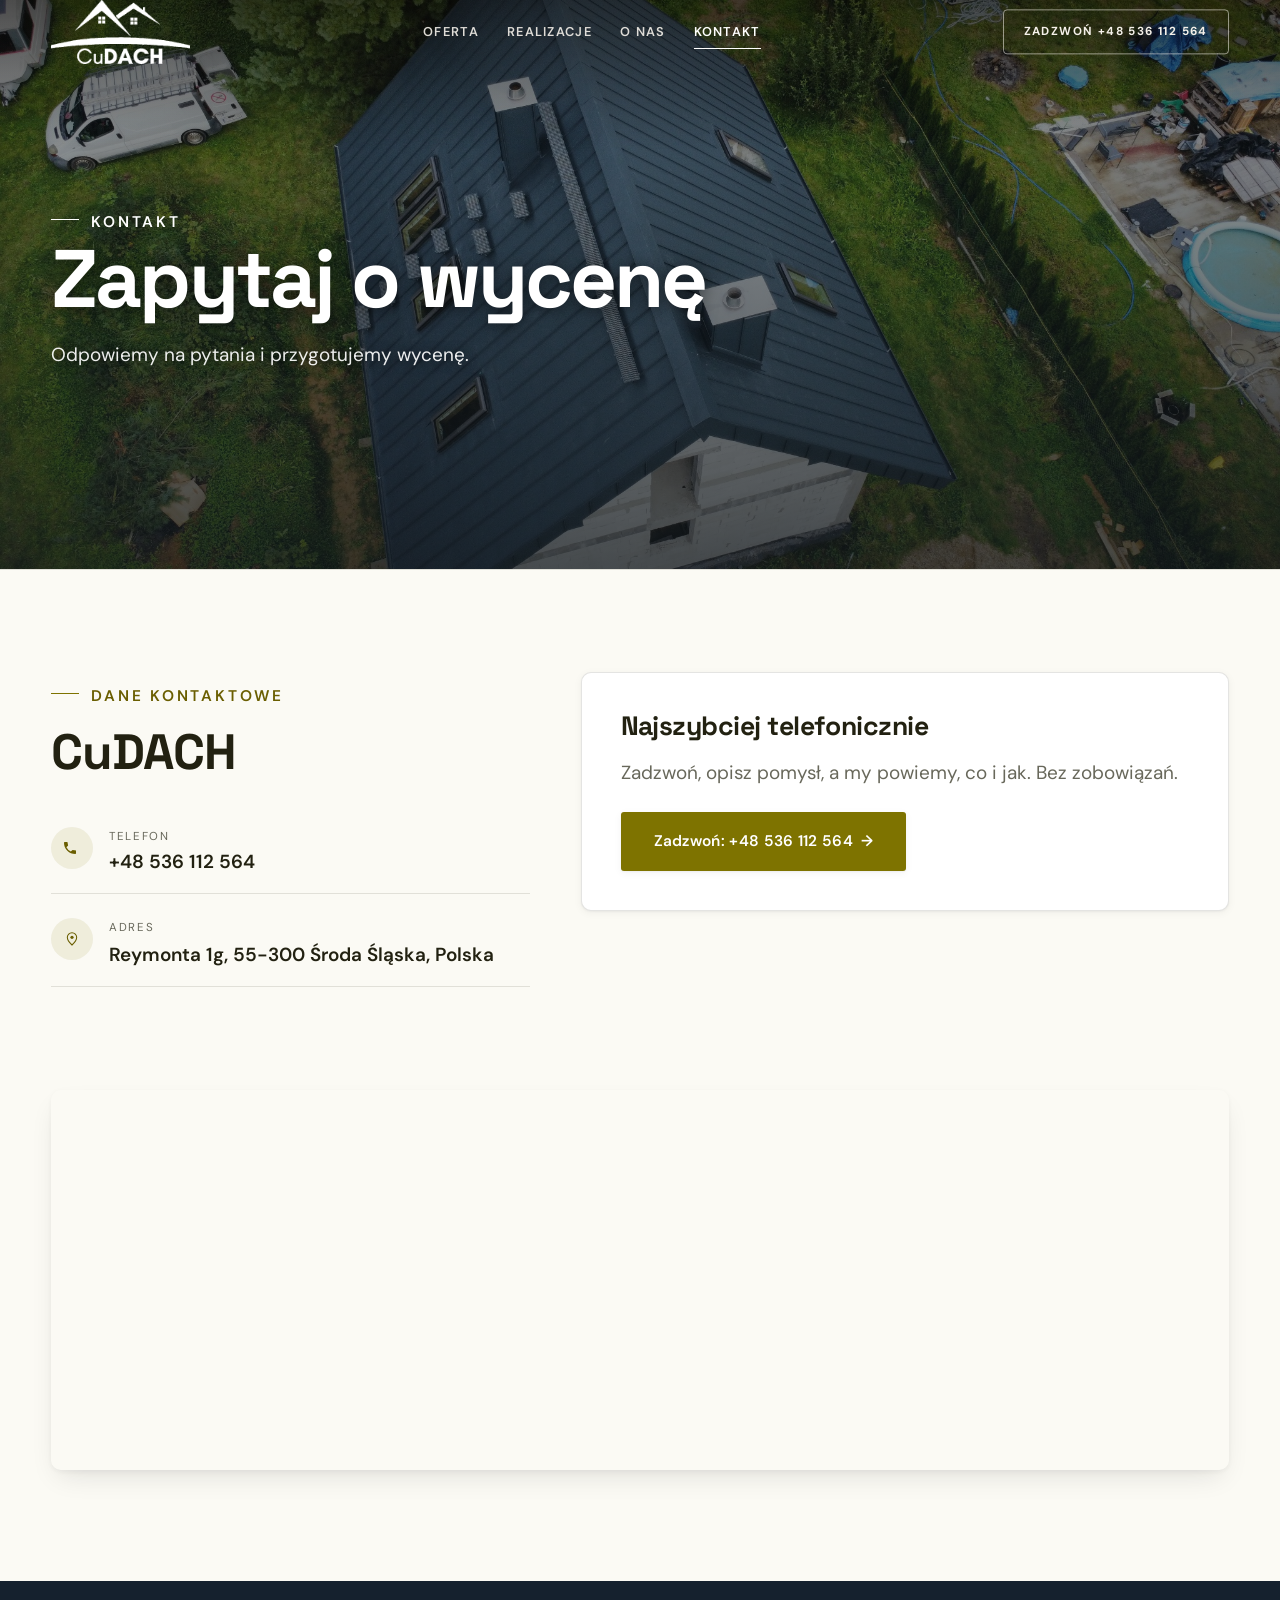
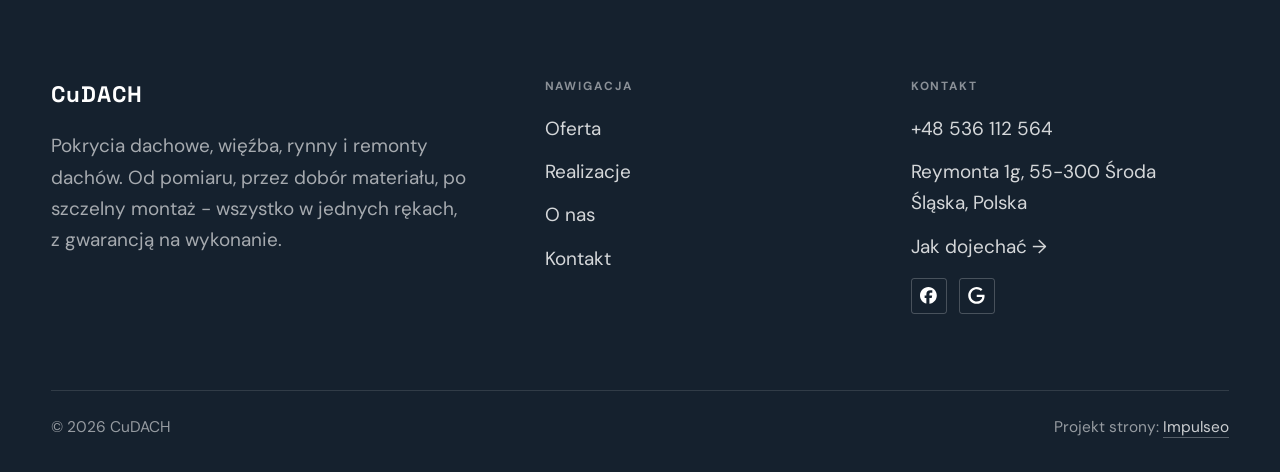
==== commit 5313cd49: "Dodaj zdjęcia z Facebooka do galerii" ====
--- a/kontakt.html
+++ b/kontakt.html
@@ -40,7 +40,7 @@
 
 <main>
 <section class="pagehead">
-  <img src="img/g6.jpg" alt="CuDACH - Zapytaj o wycenę" width="2048" height="1153" decoding="async">
+  <img src="img/g5.jpg" alt="CuDACH - Zapytaj o wycenę" width="2048" height="1153" decoding="async">
   <div class="wrap">
     <span class="eyebrow">Kontakt</span>
     <h1>Zapytaj o wycenę</h1>
@@ -78,7 +78,7 @@
     <div class="foot-grid">
       <div class="foot-brand">
         <div class="name">CuDACH</div>
-        <p>Od przełożenia kilku dachówek po nowy dach z więźbą. Ty pokazujesz problem - ja mówię, co ma sens i ile to kosztuje.</p>
+        <p>Pokrycia dachowe, więźba, rynny i remonty dachów. Od pomiaru, przez dobór materiału, po szczelny montaż - wszystko w jednych rękach, z gwarancją na wykonanie.</p>
       </div>
       <div class="foot-col">
         <h4>Nawigacja</h4>
